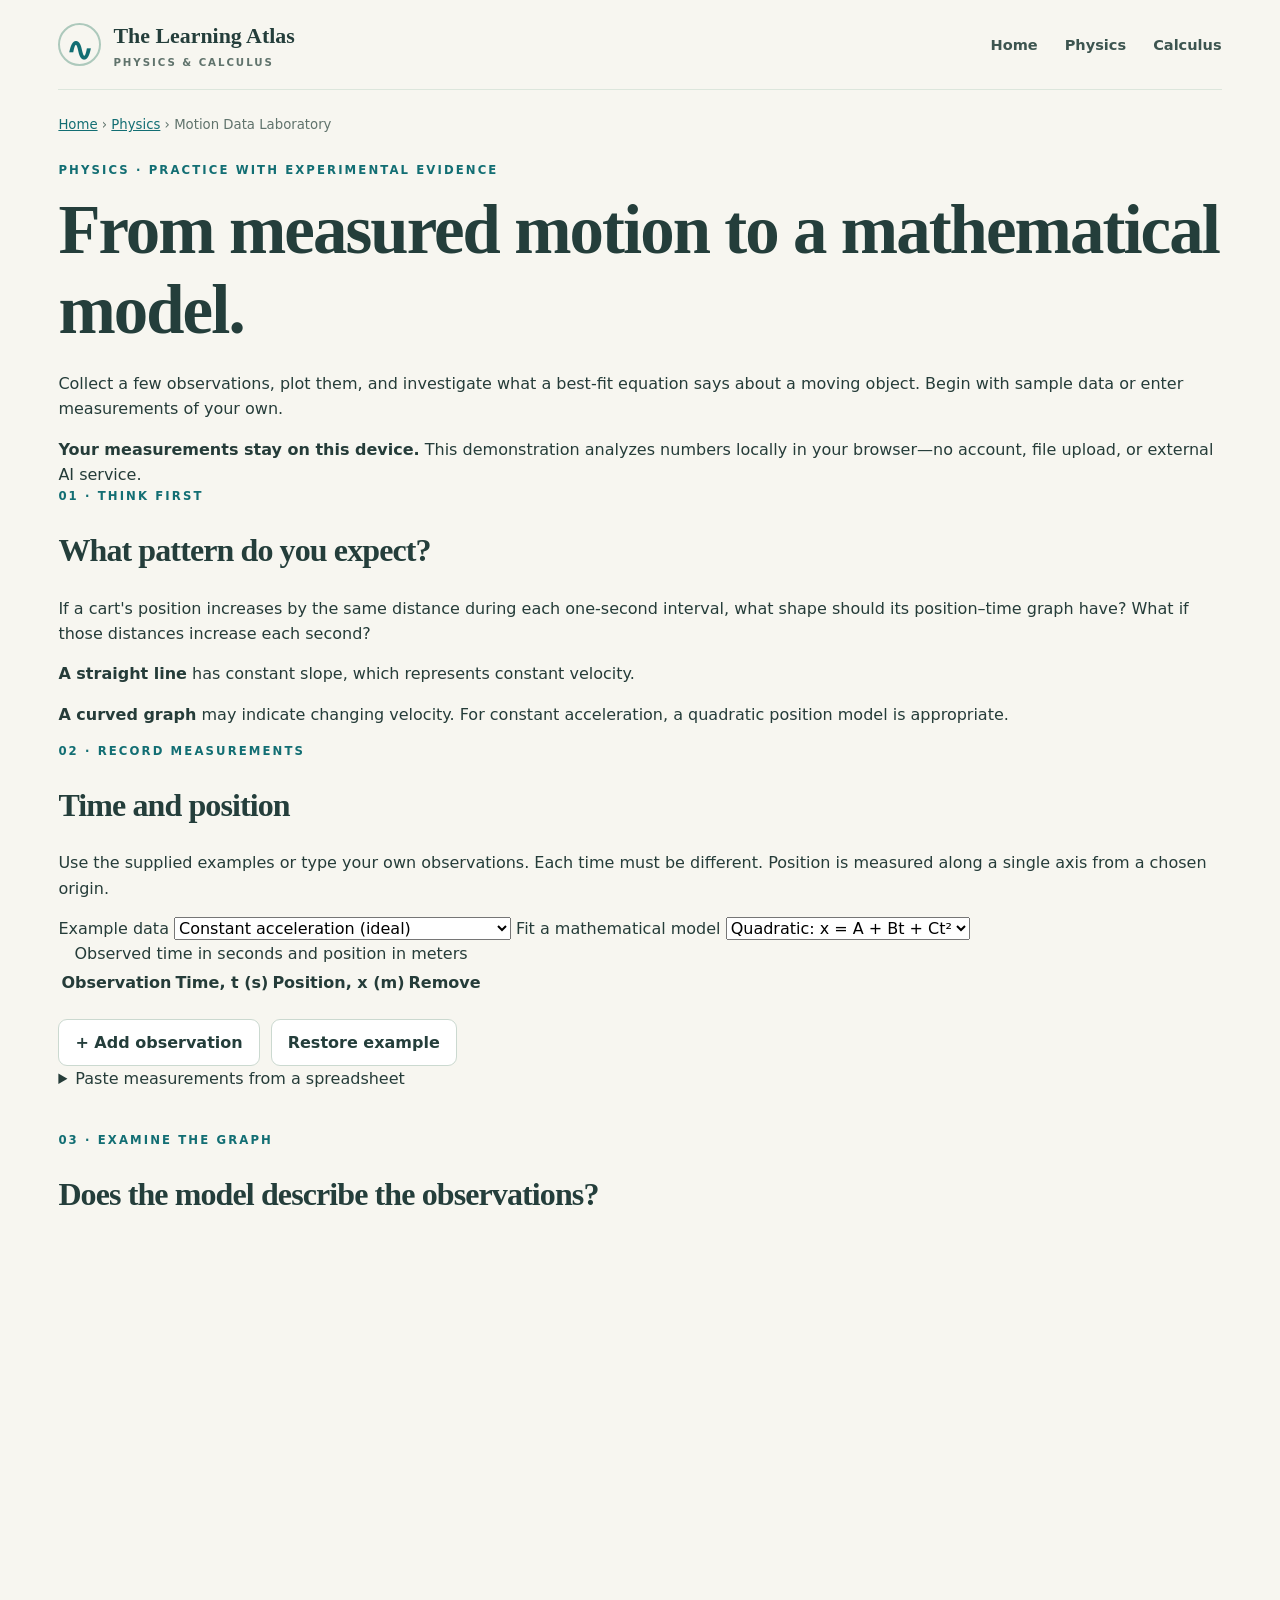
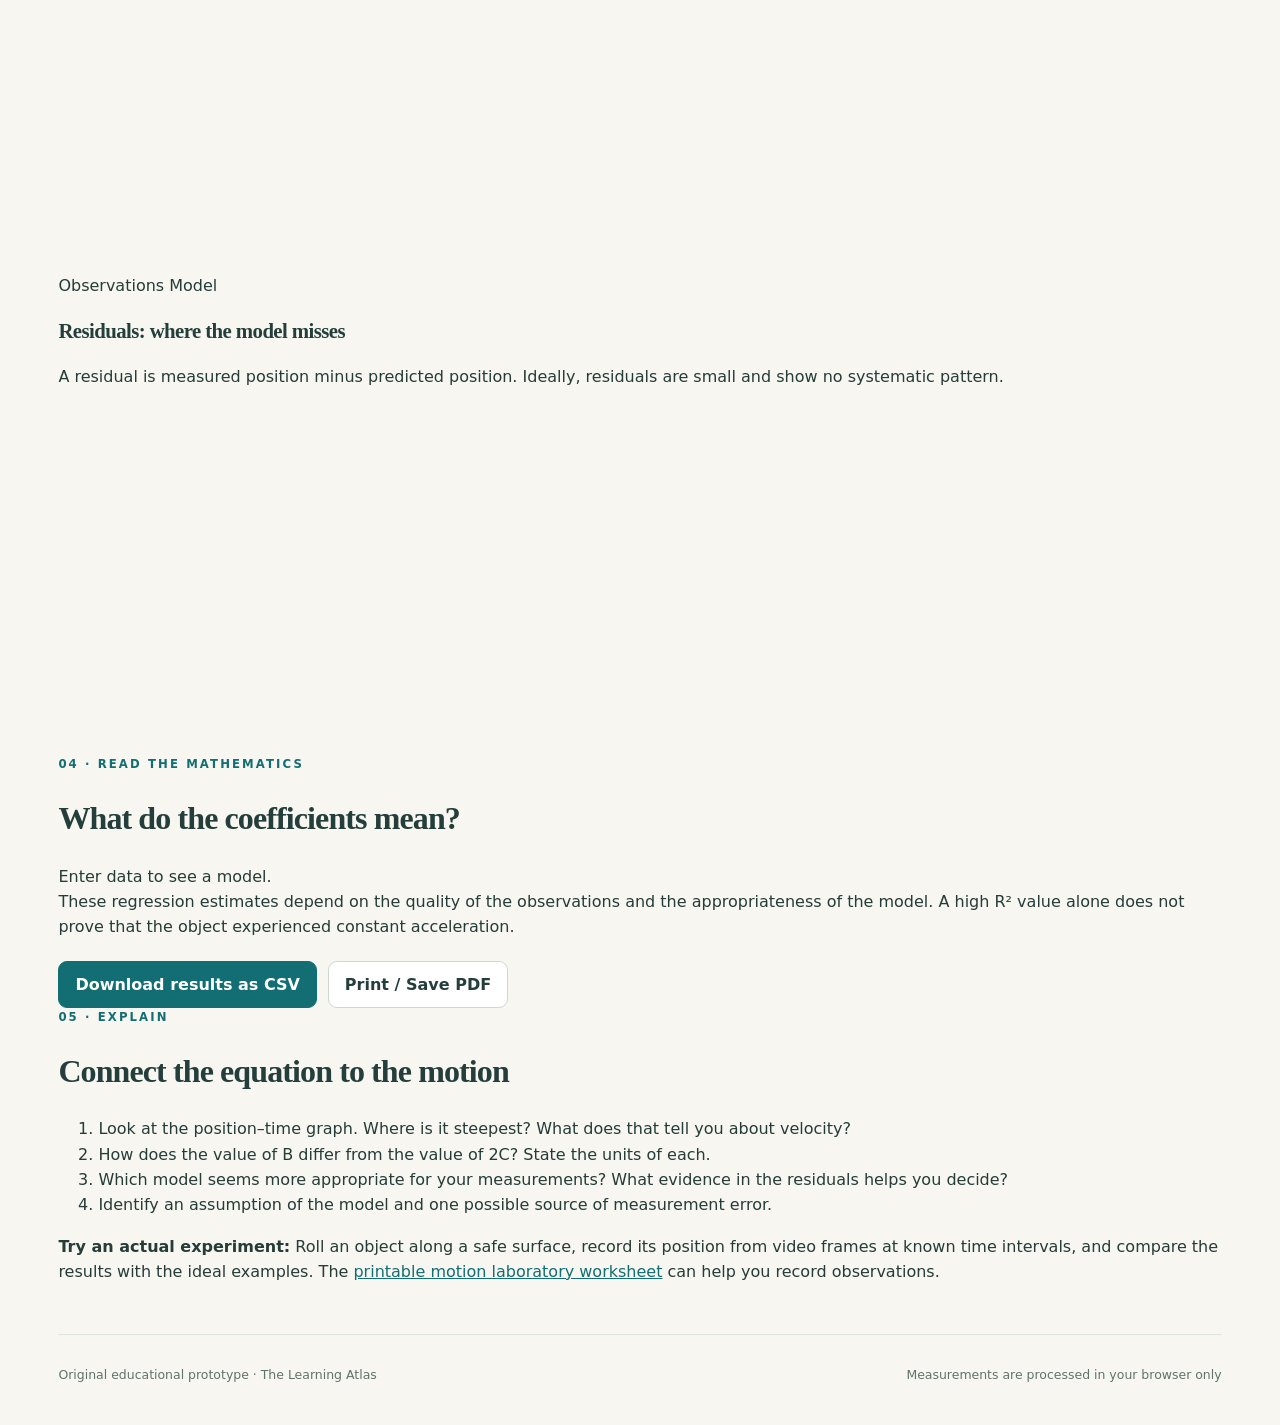
==== lab/motion.html @ f06d3833 "Create mobile-friendly motion data laboratory with experimental inquiry and model interpretation" ====
<!doctype html>
<html lang="en">
<head>
<meta charset="utf-8">
<meta name="viewport" content="width=device-width,initial-scale=1,viewport-fit=cover">
<meta name="theme-color" content="#f7f6f0">
<meta name="description" content="Enter motion data, graph position versus time, and explore linear and quadratic regression in an interactive student physics laboratory.">
<title>Motion Data Laboratory | The Learning Atlas</title>
<link rel="stylesheet" href="../styles.css">
<link rel="stylesheet" href="motion.css">
<script type="module" src="motion.js"></script>
</head>
<body>
<a class="skip" href="#lab-main">Skip to motion laboratory</a>
<div class="shell">
<header class="topbar">
<a class="logo" href="../#home"><span class="brand-mark">∿</span><span>The Learning Atlas<small>PHYSICS &amp; CALCULUS</small></span></a>
<nav class="nav lab-nav" aria-label="Main navigation">
<a href="../#home">Home</a><a href="../#physics">Physics</a><a href="../#calculus">Calculus</a>
</nav>
</header>
<main id="lab-main">
<div class="breadcrumb"><a href="../#home">Home</a> › <a href="../#physics">Physics</a> › Motion Data Laboratory</div>
<header class="lab-hero">
<div class="eyebrow">Physics · Practice with experimental evidence</div>
<h1>From measured motion to a mathematical model.</h1>
<p>Collect a few observations, plot them, and investigate what a best-fit equation says about a moving object. Begin with sample data or enter measurements of your own.</p>
<div class="privacy-note"><strong>Your measurements stay on this device.</strong> This demonstration analyzes numbers locally in your browser—no account, file upload, or external AI service.</div>
</header>
<section class="lab-step" aria-labelledby="lab-ask">
<div class="eyebrow">01 · Think first</div><h2 id="lab-ask">What pattern do you expect?</h2>
<p>If a cart's position increases by the same distance during each one-second interval, what shape should its position–time graph have? What if those distances increase each second?</p>
<div class="prompts"><p><strong>A straight line</strong> has constant slope, which represents constant velocity.</p><p><strong>A curved graph</strong> may indicate changing velocity. For constant acceleration, a quadratic position model is appropriate.</p></div>
</section>
<section class="lab-step" aria-labelledby="measure-heading">
<div class="eyebrow">02 · Record measurements</div><h2 id="measure-heading">Time and position</h2>
<p>Use the supplied examples or type your own observations. Each time must be different. Position is measured along a single axis from a chosen origin.</p>
<div class="lab-controls">
<label for="dataset">Example data
<select id="dataset"><option value="accelerated">Constant acceleration (ideal)</option><option value="constant">Constant velocity (ideal)</option><option value="noisy">Measured-style example (approximate)</option><option value="custom">My measurements</option></select>
</label>
<label for="model">Fit a mathematical model
<select id="model"><option value="1">Linear: x = A + Bt</option><option value="2" selected>Quadratic: x = A + Bt + Ct²</option></select>
</label>
</div>
<div class="table-scroll"><table class="measurements"><caption>Observed time in seconds and position in meters</caption><thead><tr><th scope="col">Observation</th><th scope="col">Time, t (s)</th><th scope="col">Position, x (m)</th><th scope="col">Remove</th></tr></thead><tbody id="data-rows"></tbody></table></div>
<div class="actions"><button type="button" id="add-row">+ Add observation</button><button type="button" id="reset">Restore example</button></div>
<div class="paste-data">
<details>
<summary>Paste measurements from a spreadsheet</summary>
<p>Paste two numerical columns, time then position, with one observation per line. Separate values using a comma, tab, or spaces. A header row is optional.</p>
<label for="paste">Time and position pairs</label><textarea id="paste" rows="4" placeholder="time,position&#10;0,1&#10;1,3.4&#10;2,6.2"></textarea>
<button type="button" id="use-paste">Use pasted measurements</button>
</details>
</div>
<p class="feedback" id="fit-status" role="status" aria-live="polite"></p>
</section>
<section class="lab-step" aria-labelledby="graph-heading">
<div class="eyebrow">03 · Examine the graph</div><h2 id="graph-heading">Does the model describe the observations?</h2>
<div class="graph-card">
<svg id="position-chart" role="img" aria-label="Position versus time: measured points and the best-fit model" viewBox="0 0 660 355"></svg>
<div class="legend"><span><i class="legend-dot"></i> Observations</span><span><i class="legend-line"></i> Model</span></div>
</div>
<h3>Residuals: where the model misses</h3>
<p class="subtext">A residual is measured position minus predicted position. Ideally, residuals are small and show no systematic pattern.</p>
<div class="graph-card"><svg id="residual-chart" role="img" aria-label="Residual position errors versus time" viewBox="0 0 660 195"></svg></div>
</section>
<section class="lab-step" aria-labelledby="meaning-heading">
<div class="eyebrow">04 · Read the mathematics</div><h2 id="meaning-heading">What do the coefficients mean?</h2>
<div class="model-equation" id="equation">Enter data to see a model.</div>
<div id="metrics" class="metric-grid" aria-live="polite"></div>
<div id="interpretation" class="interpretation"></div>
<p class="subtext">These regression estimates depend on the quality of the observations and the appropriateness of the model. A high R² value alone does not prove that the object experienced constant acceleration.</p>
<div class="actions">
<button type="button" id="download-csv" class="primary" disabled>Download results as CSV</button>
<button type="button" id="print-report" disabled>Print / Save PDF</button>
</div>
</section>
<section class="lab-step reflection" aria-labelledby="reflect-heading">
<div class="eyebrow">05 · Explain</div><h2 id="reflect-heading">Connect the equation to the motion</h2>
<ol>
<li>Look at the position–time graph. Where is it steepest? What does that tell you about velocity?</li>
<li>How does the value of B differ from the value of 2C? State the units of each.</li>
<li>Which model seems more appropriate for your measurements? What evidence in the residuals helps you decide?</li>
<li>Identify an assumption of the model and one possible source of measurement error.</li>
</ol>
<p><strong>Try an actual experiment:</strong> Roll an object along a safe surface, record its position from video frames at known time intervals, and compare the results with the ideal examples. The <a href="../materials/motion-data-lab.html" target="_blank" rel="noopener">printable motion laboratory worksheet</a> can help you record observations.</p>
</section>
</main>
<footer class="footer"><span>Original educational prototype · The Learning Atlas</span><span>Measurements are processed in your browser only</span></footer>
</div>
</body>
</html>
---- styles.css ----
:root{font-family:Inter,ui-sans-serif,system-ui,-apple-system,"Segoe UI",sans-serif;color:#253c39;background:#f7f6f0;font-size:16px;line-height:1.58;--ink:#243e3b;--muted:#60736c;--teal:#126e73;--terracotta:#b46e33;--paper:#fffefa;--line:#dce6dc;--green:#e6f0e8}*{box-sizing:border-box}html{scroll-behavior:smooth}body{margin:0}button,input,select{font:inherit}button{cursor:pointer}a{color:var(--teal)}.skip{position:absolute;left:-9999px;z-index:30}.skip:focus{left:12px;top:10px;background:white;padding:8px}.shell{max-width:1240px;margin:auto;padding:0 clamp(15px,3vw,42px)}.topbar{height:90px;display:flex;align-items:center;justify-content:space-between;border-bottom:1px solid var(--line);gap:18px}.logo{text-decoration:none;color:var(--ink);display:flex;gap:12px;align-items:center;font-family:Georgia,serif;font-size:1.37rem;font-weight:700;white-space:nowrap}.logo small{display:block;color:var(--muted);font:600 .64rem/1.6 system-ui;letter-spacing:.19em}.brand-mark{display:grid;place-items:center;border:2px solid #adc9bc;width:43px;height:43px;border-radius:50%;font-size:2rem;color:var(--teal)}.nav{display:flex;align-items:center;gap:27px}.nav a{text-decoration:none;color:#3d5550;font-weight:620;font-size:.91rem}.nav a:hover,.nav a[aria-current="page"]{color:var(--teal)}.menu-btn{display:none;border:1px solid var(--line);border-radius:9px;background:#fff;padding:7px 12px}.eyebrow{font-size:.73rem;letter-spacing:.18em;color:var(--teal);font-weight:800;text-transform:uppercase}h1,h2,h3{font-family:Georgia,Cambria,serif;letter-spacing:-.028em;line-height:1.16;color:var(--ink)}h1{font-size:clamp(2.3rem,5.5vw,4.3rem);margin:12px 0 20px}h2{font-size:clamp(1.5rem,2.5vw,2rem)}h3{font-size:1.3rem}p{margin:0 0 15px}button,a{transition:background-color .15s,transform .15s}.btn,button{border-radius:9px;border:1px solid #cbd9d0;padding:10px 16px;background:white;color:var(--ink);font-weight:650}.btn{text-decoration:none;display:inline-flex;align-items:center;justify-content:center;gap:7px}.primary{background:var(--teal);color:white;border-color:var(--teal)}.primary:hover{background:#09545a}.hero{display:grid;grid-template-columns:1.12fr 1fr;gap:45px;align-items:center;padding:64px 0 44px}.hero p{max-width:570px;font-size:1.11rem;color:var(--muted)}.hero-art{background:#edf3ee;border-radius:24px;overflow:hidden;box-shadow:0 20px 60px #243e3b11}.hero-art svg{display:block;width:100%}.actions{display:flex;gap:11px;flex-wrap:wrap;margin-top:21px}.note{font-size:.79rem;color:var(--muted);margin-top:18px}.section{padding:24px 0 36px}.section-heading{display:flex;align-items:end;justify-content:space-between;gap:14px}.subjects,.cards{display:grid;grid-template-columns:repeat(2,minmax(0,1fr));gap:18px}.subject,.card,.lesson-block,.about{border:1px solid var(--line);border-radius:16px;background:var(--paper);padding:26px;text-decoration:none;color:inherit}.subject:hover,.card:hover{border-color:#9bb7ab;transform:translateY(-2px)}.subject{display:flex;gap:20px;align-items:start}.subject .symbol{font-size:2rem;border-radius:12px;display:grid;place-items:center;width:58px;height:58px;background:var(--green);color:var(--teal);flex:0 0 auto}.subject p,.card p{color:var(--muted);font-size:.91rem}.card h3{margin:14px 0 10px}.pill{display:inline-block;border:1px solid #afd1c8;border-radius:30px;padding:3px 10px;background:#e7f5f0;font-size:.72rem;letter-spacing:.04em;color:#235e59;font-weight:700}.pill.calculus{background:#f8eee0;color:#875523;border-color:#e4caa9}.meta{display:flex;align-items:center;justify-content:space-between;gap:12px;color:var(--muted);font-size:.8rem}.open{font-size:.85rem;color:var(--teal);font-weight:700}.catalog-hero{padding:50px 0 10px;max-width:800px}.catalog-hero p{font-size:1.06rem;color:var(--muted)}.search{display:flex;align-items:center;border:1px solid var(--line);border-radius:12px;padding:11px 15px;background:#fff;margin:15px 0 24px;gap:10px}.search input{width:100%;outline:none;border:0;background:transparent;color:var(--ink)}.breadcrumb{font-size:.83rem;color:var(--muted);margin:25px 0}.lesson-title{max-width:900px;padding:6px 0 20px}.lesson-title h1{font-size:clamp(2.1rem,4.6vw,3.65rem)}.lesson-title p{font-size:1.12rem;color:var(--muted)}.lesson-layout{display:grid;grid-template-columns:215px minmax(0,1fr);gap:27px}.sidebar{align-self:start;position:sticky;top:16px;padding:13px 7px}.sidebar h3{font:700 .77rem system-ui;letter-spacing:.13em;text-transform:uppercase}.sidebar a{display:block;text-decoration:none;color:var(--muted);font-size:.87rem;padding:8px 10px;border-left:2px solid var(--line)}.sidebar a:hover{border-color:var(--teal);color:var(--teal)}.lesson{display:grid;gap:20px}.lesson-block{padding:clamp(20px,3vw,35px);scroll-margin-top:20px}.lesson-block h2{margin:9px 0 15px}.essential{background:#ebf3ef;border-left:4px solid var(--teal);padding:18px;border-radius:5px;font-size:1.06rem}.interactive{border:1px solid var(--line);border-radius:13px;background:#f6faf7;padding:clamp(12px,2vw,24px)}.interactive svg{width:100%;height:auto;max-height:350px;display:block;overflow:visible}.diagram-head{display:flex;justify-content:space-between;align-items:center;gap:14px}.controls{display:flex;gap:10px;flex-wrap:wrap;align-items:center}.controls label{font-size:.9rem;display:grid;gap:6px;flex:1;min-width:170px}.controls input[type="range"]{width:100%;accent-color:var(--teal)}.controls select{padding:8px;border:1px solid var(--line);border-radius:8px;background:white}.readout{display:flex;flex-wrap:wrap;gap:15px;margin:13px 0}.metric{background:white;padding:10px 14px;border:1px solid var(--line);border-radius:9px;flex:1;min-width:115px}.metric small{display:block;color:var(--muted)}.metric strong{font-size:1.28rem}.example{background:#f8f5ed;border:1px solid #e8ddc9;border-radius:12px;padding:19px}.step{min-height:65px;font-size:1.07rem;margin-top:13px}.step-counter{font-size:.8rem;color:var(--muted)}.practice{padding:18px;background:#f8fbf9;border-radius:12px}.practice label{display:block;font-size:.87rem;margin-top:12px}.answer-row{display:flex;gap:9px;margin:7px 0;flex-wrap:wrap}.answer-row input{min-width:145px;flex:1;border:1px solid #b6cbc1;border-radius:8px;padding:10px}.feedback{min-height:1.7em;font-size:.92rem}.feedback.good{color:#137748}.feedback.try{color:#9b5621}.hint{font-size:.92rem;margin-top:7px;background:white;border-left:3px solid #dfb46f;padding:10px}.about{max-width:800px;margin:45px auto;line-height:1.8}.footer{border-top:1px solid var(--line);display:flex;gap:15px;justify-content:space-between;flex-wrap:wrap;font-size:.78rem;color:var(--muted);padding:30px 0 40px;margin-top:50px}a:focus-visible,button:focus-visible,input:focus-visible,select:focus-visible{outline:3px solid #e9ad50;outline-offset:3px}@media(max-width:760px){.topbar{height:77px}.menu-btn{display:block}.nav{display:none;position:absolute;z-index:10;left:15px;right:15px;top:76px;background:white;padding:18px;border:1px solid var(--line);border-radius:12px;box-shadow:0 10px 25px #243e3b22;flex-direction:column;align-items:start;gap:12px}.nav.open{display:flex}.hero{grid-template-columns:1fr;padding-top:30px;gap:22px}.hero-art{max-width:550px}.subjects,.cards{grid-template-columns:1fr}.subject,.card{padding:19px}.lesson-layout{grid-template-columns:1fr}.sidebar{position:static;display:flex;flex-wrap:wrap;gap:6px;padding:0}.sidebar h3{flex-basis:100%;margin:0}.sidebar a{border:1px solid var(--line);border-radius:8px;padding:5px 9px}.lesson-title{padding-bottom:2px}.lesson-block{padding:18px}.footer{margin-top:25px}}@media(prefers-reduced-motion:reduce){*,*::before,*::after{scroll-behavior:auto!important;transition:none!important}}
/* Ordered learning path: responsive, touch-friendly, and readable without an account. */
.path-banner{background:#eaf3ee;border:1px solid #d0e5da;border-radius:15px;padding:19px 21px;display:flex;align-items:center;justify-content:space-between;gap:18px;flex-wrap:wrap;margin:10px 0 23px}
.path-banner strong,.path-banner span{display:block}
.path-banner span{color:var(--muted);font-size:.88rem;margin-top:2px}
.finish-lesson{border:1px solid #d0e5da;background:#edf5ef;border-radius:14px;padding:20px;display:flex;align-items:center;justify-content:space-between;gap:15px;flex-wrap:wrap}
.finish-lesson .note{margin:3px 0 0}
.finish-lesson button{min-height:44px}
.card{display:flex;flex-direction:column}
.card .meta:last-child{margin-top:auto;padding-top:12px;border-top:1px solid var(--line)}
.controls input[type=range]{min-height:30px;touch-action:pan-y}
@media(max-width:760px){.path-banner{padding:16px;align-items:stretch}.path-banner .btn{width:100%}.finish-lesson button{width:100%}.lesson-block .actions button{min-height:43px}}
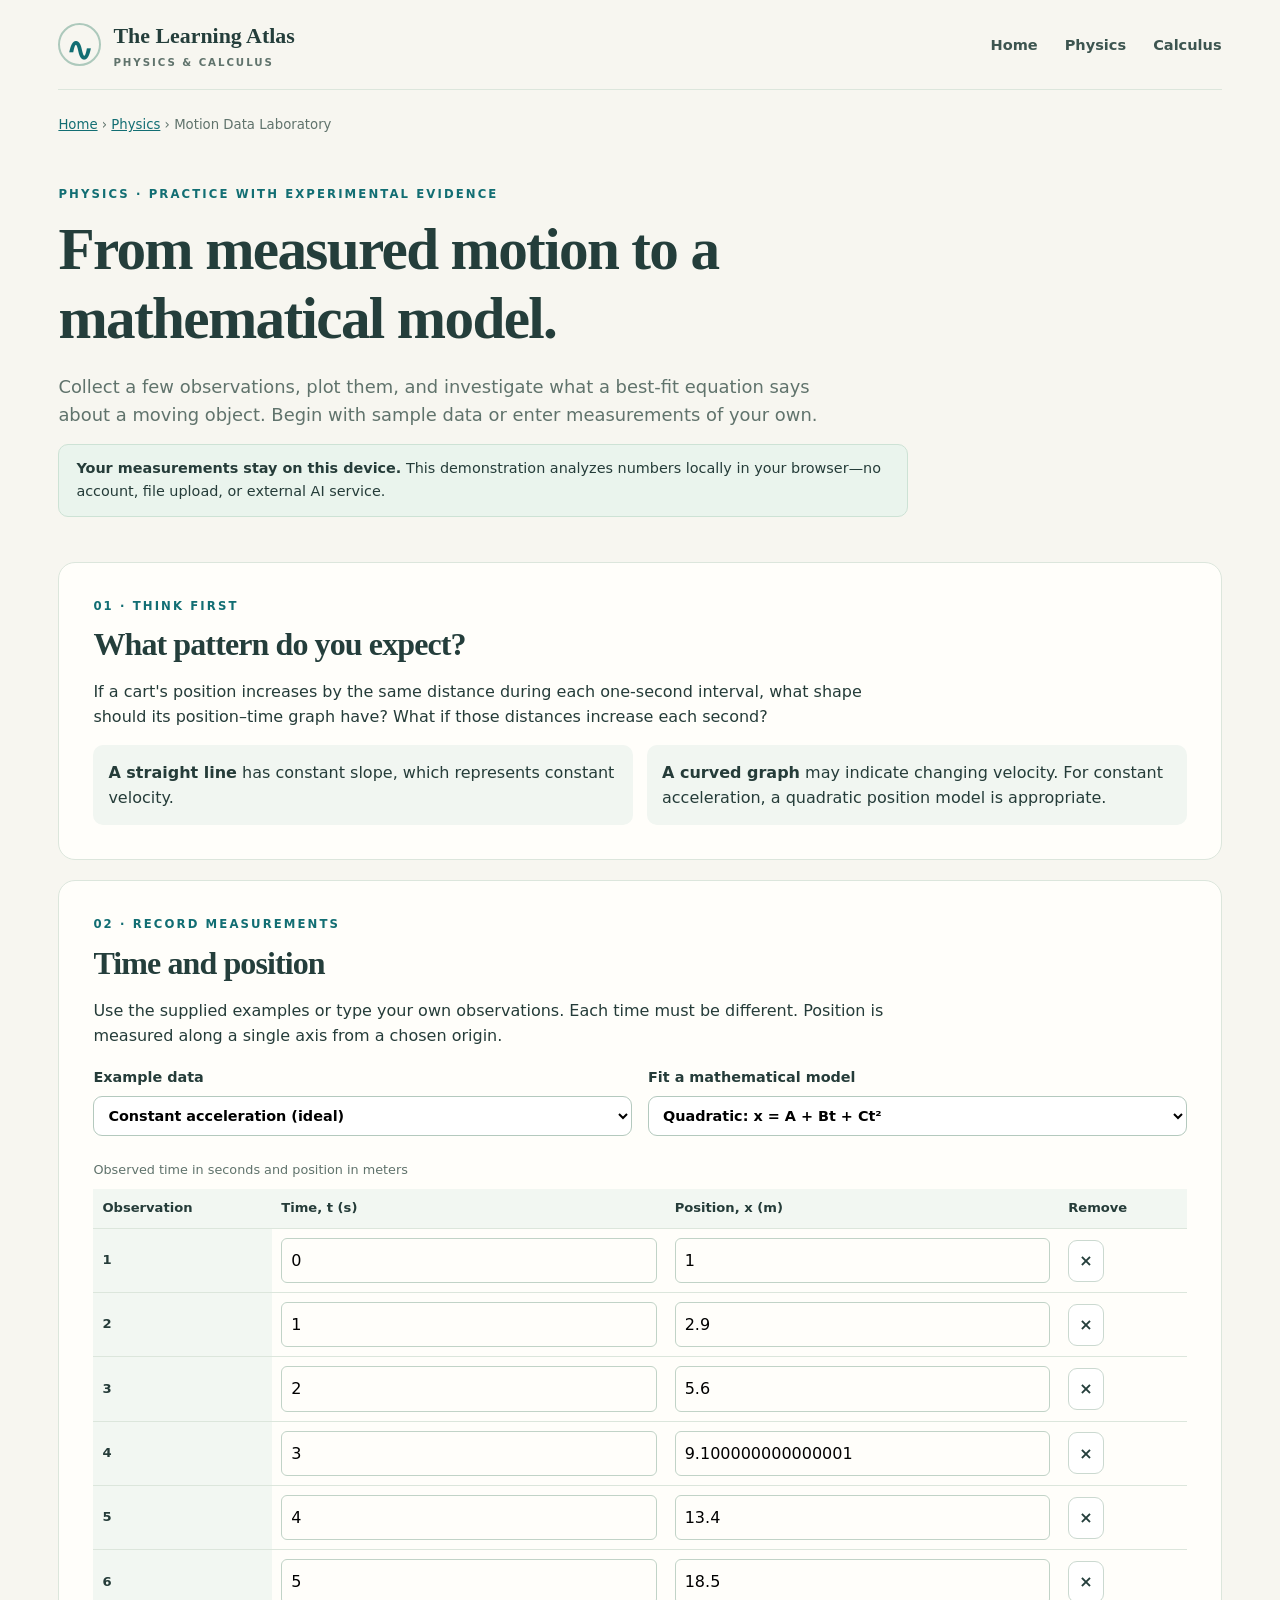
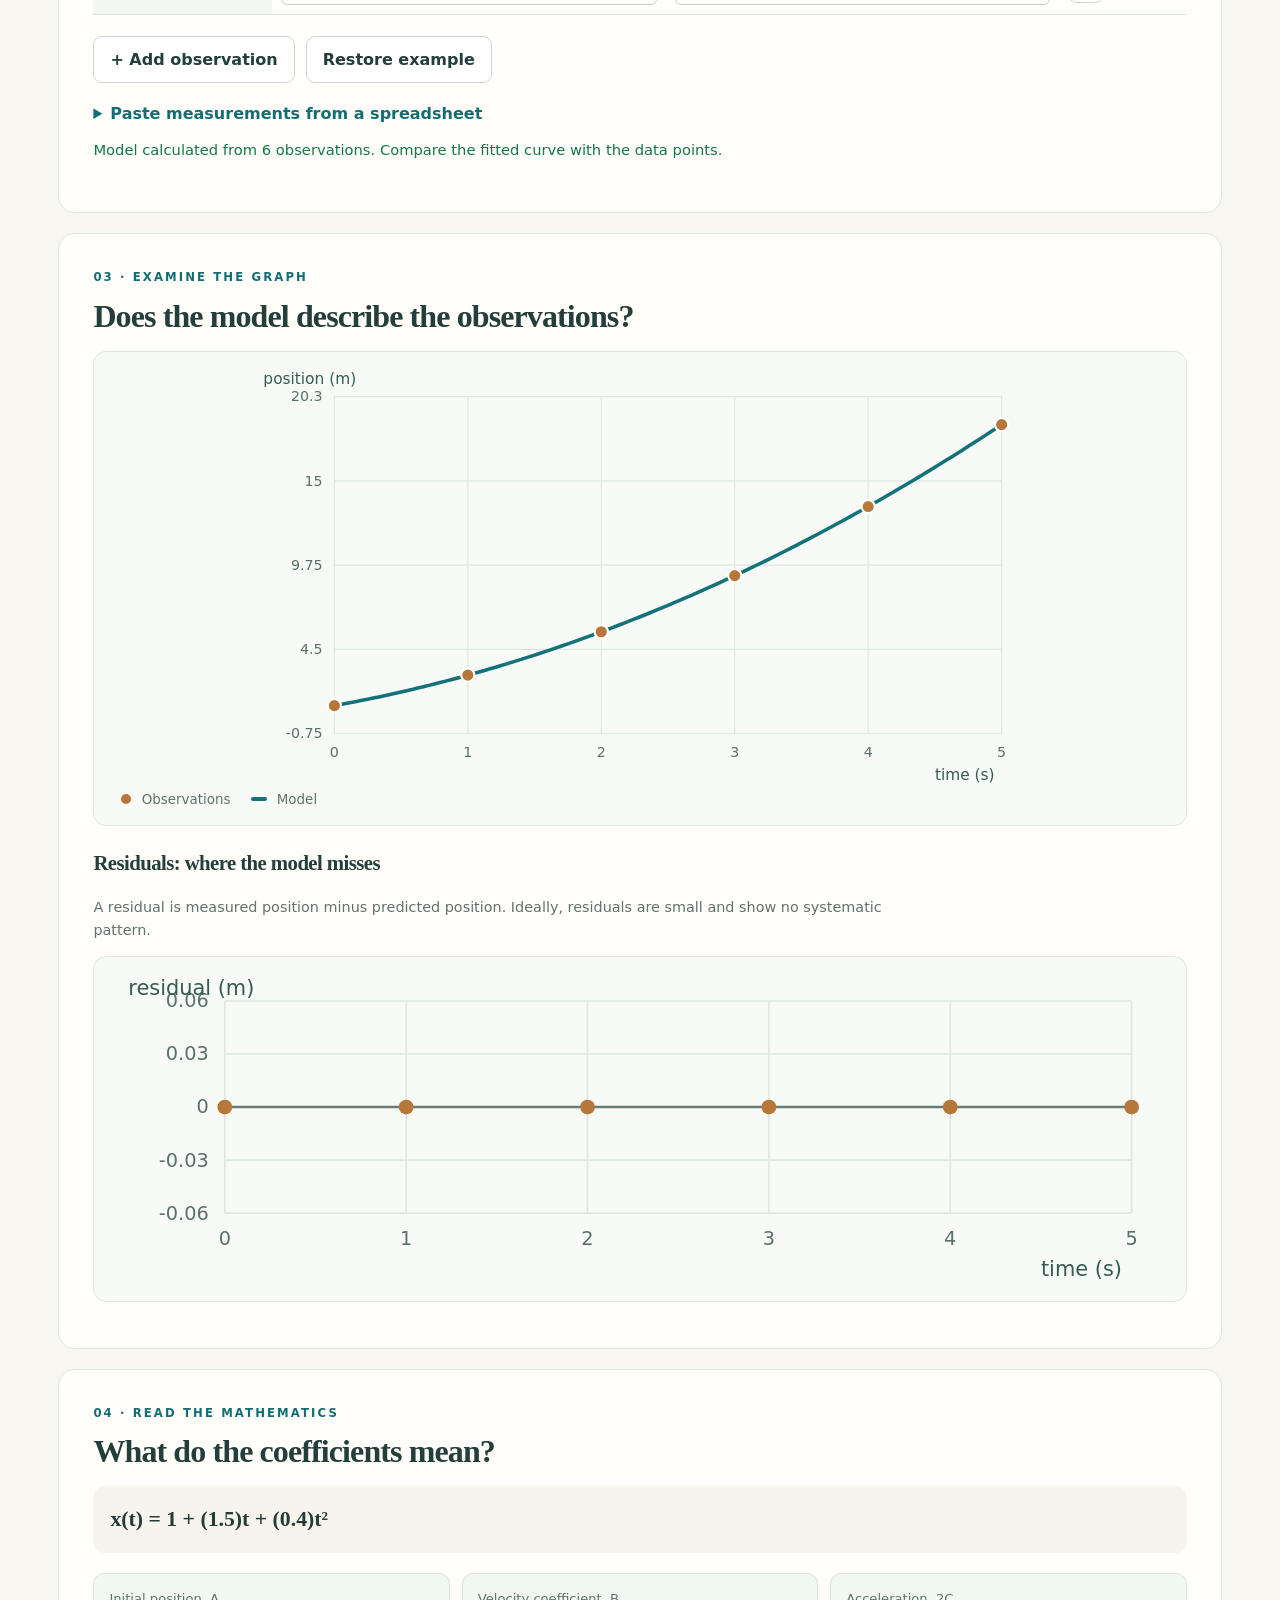
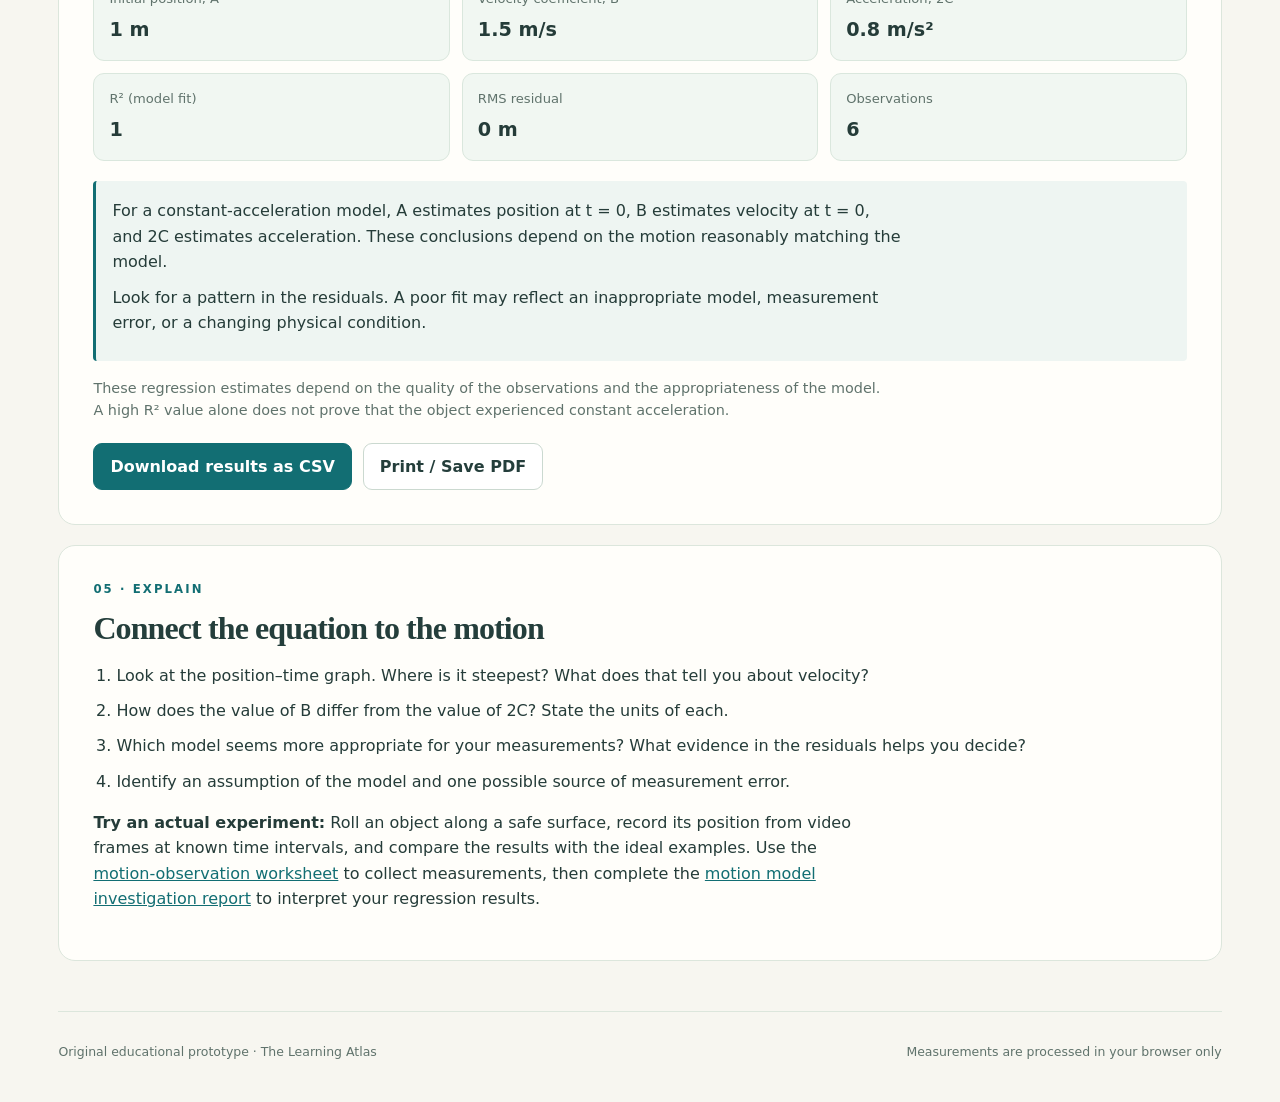
==== commit 1b602b37: "Connect lab, printables and misconception checks to project validation" ====
--- a/lab/motion.html
+++ b/lab/motion.html
@@ -84,7 +84,7 @@
 <li>Which model seems more appropriate for your measurements? What evidence in the residuals helps you decide?</li>
 <li>Identify an assumption of the model and one possible source of measurement error.</li>
 </ol>
-<p><strong>Try an actual experiment:</strong> Roll an object along a safe surface, record its position from video frames at known time intervals, and compare the results with the ideal examples. The <a href="../materials/motion-data-lab.html" target="_blank" rel="noopener">printable motion laboratory worksheet</a> can help you record observations.</p>
+<p><strong>Try an actual experiment:</strong> Roll an object along a safe surface, record its position from video frames at known time intervals, and compare the results with the ideal examples. Use the <a href="../materials/motion-data-lab.html" target="_blank" rel="noopener">motion-observation worksheet</a> to collect measurements, then complete the <a href="../materials/motion-model-investigation.html" target="_blank" rel="noopener">motion model investigation report</a> to interpret your regression results.</p>
 </section>
 </main>
 <footer class="footer"><span>Original educational prototype · The Learning Atlas</span><span>Measurements are processed in your browser only</span></footer>
--- a/styles.css
+++ b/styles.css
@@ -10,3 +10,17 @@
 .card .meta:last-child{margin-top:auto;padding-top:12px;border-top:1px solid var(--line)}
 .controls input[type=range]{min-height:30px;touch-action:pan-y}
 @media(max-width:760px){.path-banner{padding:16px;align-items:stretch}.path-banner .btn{width:100%}.finish-lesson button{width:100%}.lesson-block .actions button{min-height:43px}}
+
+/* Concept checks and experimental laboratory discovery */
+.choice-group{border:0;padding:0;margin:13px 0 16px;min-width:0}
+.choice-group legend{font-size:.91rem;color:var(--muted);font-weight:650;padding-bottom:6px}
+.concept-choice{display:flex;align-items:flex-start;gap:12px;border:1px solid var(--line);border-radius:11px;background:#fbfdfb;padding:12px 14px;margin:8px 0;cursor:pointer;font-size:.94rem}
+.concept-choice:has(input:checked){border-color:var(--teal);background:#eef5f1}
+.concept-choice input{accent-color:var(--teal);width:18px;height:18px;margin-top:2px;flex:none}
+.concept-feedback{min-height:25px;margin:12px 0 0;font-size:.93rem}
+.concept-feedback.good{color:#176c4d;border-left:3px solid #43a578;padding:8px 12px;background:#eff7f1}
+.concept-feedback.try{color:#874926;border-left:3px solid #bb854a;padding:8px 12px;background:#fdf6ed}
+.lab-feature{margin:27px 0 0;border:1px solid #cee0d4;background:#edf5f0;border-radius:16px;padding:24px;display:flex;align-items:center;justify-content:space-between;gap:21px}
+.lab-feature h2{font-size:1.65rem;margin:6px 0 8px}.lab-feature p{margin:0;color:var(--muted);max-width:620px}
+.lab-feature .btn{white-space:nowrap}
+@media(max-width:760px){.lab-feature{padding:17px;flex-direction:column;align-items:stretch}.lab-feature .btn{width:100%}}
--- a/lab/motion.css
+++ b/lab/motion.css
@@ -0,0 +1 @@
+.lab-nav{display:flex}.lab-hero{max-width:850px;padding:24px 0 25px}.lab-hero h1{font-size:clamp(2.15rem,5vw,3.7rem)}.lab-hero>p{font-size:1.12rem;color:var(--muted);max-width:780px}.privacy-note{background:#eaf4ed;border:1px solid #cde2d5;border-radius:10px;padding:12px 17px;font-size:.9rem;line-height:1.6}.lab-step{background:var(--paper);border:1px solid var(--line);border-radius:17px;margin:20px 0;padding:clamp(19px,4vw,34px);scroll-margin-top:20px}.lab-step h2{margin:11px 0 16px}.lab-step h3{margin-top:25px}.lab-step p{max-width:790px}.prompts{display:grid;grid-template-columns:1fr 1fr;gap:14px}.prompts p{background:#f1f6f1;padding:15px;border-radius:10px;margin:0}.lab-controls{display:grid;grid-template-columns:1fr 1fr;gap:16px;margin:18px 0}.lab-controls label{display:grid;gap:7px;font-size:.9rem;font-weight:700}.lab-controls select{border:1px solid #b4c9be;background:white;border-radius:9px;padding:10px;width:100%;min-width:0}.table-scroll{max-width:100%;overflow:auto}.measurements{border-collapse:collapse;width:100%;min-width:430px;font-variant-numeric:tabular-nums}.measurements caption{text-align:left;font-size:.8rem;color:var(--muted);margin:6px 0 9px}.measurements th,.measurements td{padding:9px;border-bottom:1px solid var(--line);text-align:left}.measurements th{background:#f2f7f2;font-size:.82rem}.measurements input{width:100%;min-width:80px;border:1px solid #c1d3c7;background:#fffefa;border-radius:6px;padding:9px}.measurements .row-delete{padding:6px 10px}.paste-data{margin-top:18px}.paste-data summary{cursor:pointer;font-weight:700;color:var(--teal)}.paste-data label{display:block;margin-top:12px;font-size:.85rem}.paste-data textarea{width:100%;min-height:120px;resize:vertical;padding:12px;border:1px solid #b6cabe;border-radius:8px;margin:7px 0 11px;font:14px/1.6 ui-monospace,Consolas,monospace}.graph-card{background:#f7faf7;border:1px solid #dce8df;border-radius:13px;padding:15px;margin:12px 0}.graph-card svg{display:block;width:100%;height:auto;max-height:420px}.graph-card .legend{display:flex;gap:20px;align-items:center;flex-wrap:wrap;padding:2px 12px 0;color:var(--muted);font-size:.84rem}.legend-dot{display:inline-block;width:10px;height:10px;border-radius:50%;background:#b77739;margin-right:6px}.legend-line{display:inline-block;width:16px;height:4px;border-radius:4px;background:#14727a;margin-bottom:3px;margin-right:6px}.metric-grid{display:grid;grid-template-columns:repeat(3,minmax(0,1fr));gap:12px;margin:20px 0}.metric-box{padding:15px;background:#f1f7f2;border:1px solid #dae7dd;border-radius:11px}.metric-box small{display:block;font-size:.82rem;color:var(--muted)}.metric-box strong{font-variant-numeric:tabular-nums;display:block;font-size:1.2rem;margin-top:5px}.model-equation{font:700 clamp(1rem,2.7vw,1.36rem)/1.6 Georgia,Cambria,serif;background:#f7f4ec;padding:16px 17px;border-radius:12px;overflow-wrap:anywhere}.interpretation{background:#eef5f2;border-left:3px solid var(--teal);padding:14px 16px;border-radius:4px;margin:12px 0 16px}.interpretation p{margin:3px 0 11px}.subtext{color:var(--muted);font-size:.9rem}.feedback{margin-top:12px}.feedback.try{color:#94532b}.reflection ol{padding-left:23px}.reflection li{margin:10px 0}.lab-step button{min-height:42px}@media(max-width:760px){.lab-nav{display:flex;position:static;background:transparent;padding:0;border:0;box-shadow:none;flex-direction:row;gap:12px;margin:0}.lab-nav a{font-size:.85rem}.lab-hero{padding-top:12px}.lab-controls,.prompts,.metric-grid{grid-template-columns:1fr}.graph-card{padding:7px}.lab-step{padding:17px}.measurements th,.measurements td{padding:6px}.lab-step .actions button{flex:1}.model-equation{font-size:1.05rem}}@media(max-width:440px){.lab-nav a:nth-child(3){display:none}.lab-nav a{font-size:.79rem}.lab-hero h1{font-size:2rem}.brand-mark{width:34px;height:34px}.logo{font-size:1rem}.logo small{font-size:.48rem;letter-spacing:.12em}}@media print{.topbar,.lab-step:first-of-type,.lab-controls,.table-scroll,.paste-data,.actions,.privacy-note,.footer,.reflection{display:none!important}.lab-hero{padding:0}.lab-hero h1{font-size:26px}.lab-step{break-inside:avoid;border:0;padding:10px 0;margin:4px 0}.graph-card{break-inside:avoid}.shell{max-width:none;padding:0}@page{margin:15mm}}
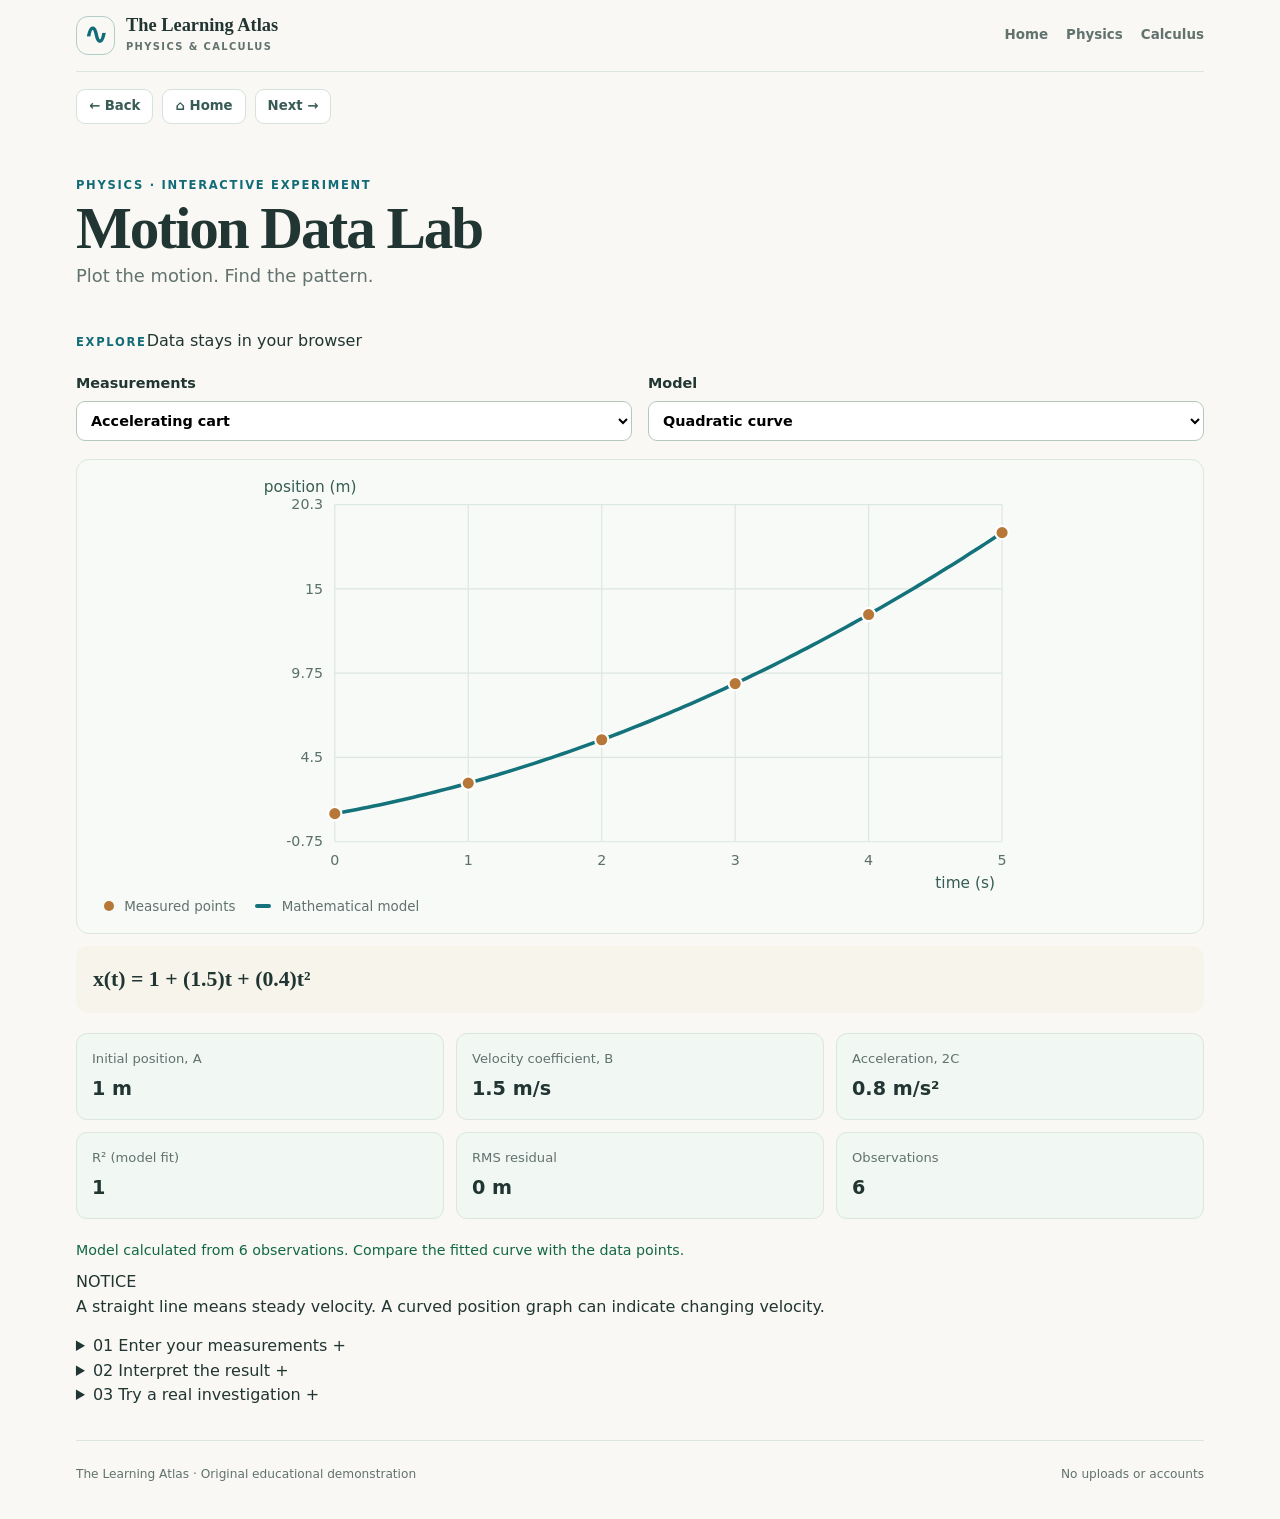
==== commit 48d83562: "Redesign Motion Lab around a single prominent graph and compact expandable controls" ====
--- a/lab/motion.html
+++ b/lab/motion.html
@@ -1,93 +1,73 @@
 <!doctype html>
 <html lang="en">
 <head>
-<meta charset="utf-8">
-<meta name="viewport" content="width=device-width,initial-scale=1,viewport-fit=cover">
-<meta name="theme-color" content="#f7f6f0">
-<meta name="description" content="Enter motion data, graph position versus time, and explore linear and quadratic regression in an interactive student physics laboratory.">
-<title>Motion Data Laboratory | The Learning Atlas</title>
-<link rel="stylesheet" href="../styles.css">
-<link rel="stylesheet" href="motion.css">
+<meta charset="utf-8"><meta name="viewport" content="width=device-width,initial-scale=1,viewport-fit=cover">
+<meta name="theme-color" content="#f9f8f4">
+<meta name="description" content="Explore measured motion through a clear graph and simple regression models.">
+<title>Motion Data Lab · The Learning Atlas</title>
+<link rel="stylesheet" href="../styles.css"><link rel="stylesheet" href="motion.css">
 <script type="module" src="motion.js"></script>
 </head>
 <body>
-<a class="skip" href="#lab-main">Skip to motion laboratory</a>
+<a class="skip" href="#lab-main">Skip to the laboratory</a>
 <div class="shell">
 <header class="topbar">
 <a class="logo" href="../#home"><span class="brand-mark">∿</span><span>The Learning Atlas<small>PHYSICS &amp; CALCULUS</small></span></a>
-<nav class="nav lab-nav" aria-label="Main navigation">
-<a href="../#home">Home</a><a href="../#physics">Physics</a><a href="../#calculus">Calculus</a>
-</nav>
+<nav class="nav lab-nav" aria-label="Main navigation"><a href="../#home">Home</a><a href="../#physics">Physics</a><a href="../#calculus">Calculus</a></nav>
 </header>
 <main id="lab-main">
-<div class="breadcrumb"><a href="../#home">Home</a> › <a href="../#physics">Physics</a> › Motion Data Laboratory</div>
-<header class="lab-hero">
-<div class="eyebrow">Physics · Practice with experimental evidence</div>
-<h1>From measured motion to a mathematical model.</h1>
-<p>Collect a few observations, plot them, and investigate what a best-fit equation says about a moving object. Begin with sample data or enter measurements of your own.</p>
-<div class="privacy-note"><strong>Your measurements stay on this device.</strong> This demonstration analyzes numbers locally in your browser—no account, file upload, or external AI service.</div>
-</header>
-<section class="lab-step" aria-labelledby="lab-ask">
-<div class="eyebrow">01 · Think first</div><h2 id="lab-ask">What pattern do you expect?</h2>
-<p>If a cart's position increases by the same distance during each one-second interval, what shape should its position–time graph have? What if those distances increase each second?</p>
-<div class="prompts"><p><strong>A straight line</strong> has constant slope, which represents constant velocity.</p><p><strong>A curved graph</strong> may indicate changing velocity. For constant acceleration, a quadratic position model is appropriate.</p></div>
+<nav class="route-nav" aria-label="Page navigation"><a href="../#physics">← Back</a><a href="../#home">⌂ Home</a><a href="../#lesson/motion-graphs">Next →</a></nav>
+<header class="lab-hero"><div class="eyebrow">Physics · Interactive experiment</div>
+<h1>Motion Data Lab</h1><p>Plot the motion. Find the pattern.</p></header>
+<section class="lab-stage" aria-label="Motion visualization and mathematical model">
+<div class="lab-stage-top"><span class="visual-label">EXPLORE</span><span class="privacy-mini">Data stays in your browser</span></div>
+<div class="lab-controls">
+<label for="dataset">Measurements
+<select id="dataset">
+<option value="accelerated">Accelerating cart</option><option value="constant">Steady-speed cart</option>
+<option value="noisy">Approximate measurements</option><option value="custom">My own data</option>
+</select></label>
+<label for="model">Model
+<select id="model"><option value="1">Straight line</option><option value="2" selected>Quadratic curve</option></select></label>
+</div>
+<div class="graph-card lab-main-graph">
+<svg id="position-chart" viewBox="0 0 660 355" role="img" aria-label="Observed position points and a fitted position-time curve"></svg>
+<div class="legend"><span><i class="legend-dot"></i> Measured points</span><span><i class="legend-line"></i> Mathematical model</span></div>
+</div>
+<div class="model-equation" id="equation">Calculating the model…</div>
+<div id="metrics" class="metric-grid" aria-live="polite"></div>
+<p class="feedback" id="fit-status" role="status" aria-live="polite"></p>
+<div class="lab-notice"><span>NOTICE</span><p>A straight line means steady velocity. A curved position graph can indicate changing velocity.</p></div>
 </section>
-<section class="lab-step" aria-labelledby="measure-heading">
-<div class="eyebrow">02 · Record measurements</div><h2 id="measure-heading">Time and position</h2>
-<p>Use the supplied examples or type your own observations. Each time must be different. Position is measured along a single axis from a chosen origin.</p>
-<div class="lab-controls">
-<label for="dataset">Example data
-<select id="dataset"><option value="accelerated">Constant acceleration (ideal)</option><option value="constant">Constant velocity (ideal)</option><option value="noisy">Measured-style example (approximate)</option><option value="custom">My measurements</option></select>
-</label>
-<label for="model">Fit a mathematical model
-<select id="model"><option value="1">Linear: x = A + Bt</option><option value="2" selected>Quadratic: x = A + Bt + Ct²</option></select>
-</label>
-</div>
-<div class="table-scroll"><table class="measurements"><caption>Observed time in seconds and position in meters</caption><thead><tr><th scope="col">Observation</th><th scope="col">Time, t (s)</th><th scope="col">Position, x (m)</th><th scope="col">Remove</th></tr></thead><tbody id="data-rows"></tbody></table></div>
-<div class="actions"><button type="button" id="add-row">+ Add observation</button><button type="button" id="reset">Restore example</button></div>
-<div class="paste-data">
-<details>
-<summary>Paste measurements from a spreadsheet</summary>
-<p>Paste two numerical columns, time then position, with one observation per line. Separate values using a comma, tab, or spaces. A header row is optional.</p>
-<label for="paste">Time and position pairs</label><textarea id="paste" rows="4" placeholder="time,position&#10;0,1&#10;1,3.4&#10;2,6.2"></textarea>
-<button type="button" id="use-paste">Use pasted measurements</button>
-</details>
-</div>
-<p class="feedback" id="fit-status" role="status" aria-live="polite"></p>
-</section>
-<section class="lab-step" aria-labelledby="graph-heading">
-<div class="eyebrow">03 · Examine the graph</div><h2 id="graph-heading">Does the model describe the observations?</h2>
-<div class="graph-card">
-<svg id="position-chart" role="img" aria-label="Position versus time: measured points and the best-fit model" viewBox="0 0 660 355"></svg>
-<div class="legend"><span><i class="legend-dot"></i> Observations</span><span><i class="legend-line"></i> Model</span></div>
-</div>
-<h3>Residuals: where the model misses</h3>
-<p class="subtext">A residual is measured position minus predicted position. Ideally, residuals are small and show no systematic pattern.</p>
-<div class="graph-card"><svg id="residual-chart" role="img" aria-label="Residual position errors versus time" viewBox="0 0 660 195"></svg></div>
-</section>
-<section class="lab-step" aria-labelledby="meaning-heading">
-<div class="eyebrow">04 · Read the mathematics</div><h2 id="meaning-heading">What do the coefficients mean?</h2>
-<div class="model-equation" id="equation">Enter data to see a model.</div>
-<div id="metrics" class="metric-grid" aria-live="polite"></div>
+<section class="lab-accordion" aria-label="Work with the data">
+<details id="measurements-panel">
+<summary><span>01</span> Enter your measurements <span class="summary-caret" aria-hidden="true">+</span></summary>
+<div class="lab-accordion-content">
+<p>Record time and position. Use different times for each observation.</p>
+<div class="table-scroll"><table class="measurements"><caption>Position measurements (seconds and meters)</caption><thead><tr><th scope="col">#</th><th scope="col">Time (s)</th><th scope="col">Position (m)</th><th scope="col">Remove</th></tr></thead><tbody id="data-rows"></tbody></table></div>
+<div class="actions"><button type="button" id="add-row">+ Add observation</button><button type="button" id="reset">Restore sample</button></div>
+<div class="paste-data"><details><summary>Paste two spreadsheet columns</summary>
+<label for="paste">One time, position pair per line</label>
+<textarea id="paste" rows="4" placeholder="time,position&#10;0,1&#10;1,3.4&#10;2,6.2"></textarea>
+<button type="button" id="use-paste">Use these measurements</button></details></div>
+</div></details>
+<details id="interpret-panel">
+<summary><span>02</span> Interpret the result <span class="summary-caret" aria-hidden="true">+</span></summary>
+<div class="lab-accordion-content">
+<p><strong>Residuals</strong> show measured position minus model prediction.</p>
+<div class="graph-card"><svg id="residual-chart" viewBox="0 0 660 195" role="img" aria-label="Residual errors plotted against observation times"></svg></div>
 <div id="interpretation" class="interpretation"></div>
-<p class="subtext">These regression estimates depend on the quality of the observations and the appropriateness of the model. A high R² value alone does not prove that the object experienced constant acceleration.</p>
-<div class="actions">
-<button type="button" id="download-csv" class="primary" disabled>Download results as CSV</button>
-<button type="button" id="print-report" disabled>Print / Save PDF</button>
-</div>
-</section>
-<section class="lab-step reflection" aria-labelledby="reflect-heading">
-<div class="eyebrow">05 · Explain</div><h2 id="reflect-heading">Connect the equation to the motion</h2>
-<ol>
-<li>Look at the position–time graph. Where is it steepest? What does that tell you about velocity?</li>
-<li>How does the value of B differ from the value of 2C? State the units of each.</li>
-<li>Which model seems more appropriate for your measurements? What evidence in the residuals helps you decide?</li>
-<li>Identify an assumption of the model and one possible source of measurement error.</li>
-</ol>
-<p><strong>Try an actual experiment:</strong> Roll an object along a safe surface, record its position from video frames at known time intervals, and compare the results with the ideal examples. Use the <a href="../materials/motion-data-lab.html" target="_blank" rel="noopener">motion-observation worksheet</a> to collect measurements, then complete the <a href="../materials/motion-model-investigation.html" target="_blank" rel="noopener">motion model investigation report</a> to interpret your regression results.</p>
+<p class="subtext">A small error or a high R² does not prove that the physical assumptions are correct.</p>
+<div class="actions"><button type="button" id="download-csv" class="primary" disabled>Download CSV</button><button type="button" id="print-report" disabled>Print results</button></div>
+</div></details>
+<details id="investigate-panel">
+<summary><span>03</span> Try a real investigation <span class="summary-caret" aria-hidden="true">+</span></summary>
+<div class="lab-accordion-content">
+<p>Roll a cart or ball on a safe surface. Measure its positions from video frames at known times.</p>
+<ol><li>Where is the position graph steepest?</li><li>What does the coefficient of t mean? What about twice the coefficient of t²?</li><li>Which fit has smaller, less patterned residuals?</li></ol>
+<p><a href="../materials/motion-model-investigation.html" target="_blank" rel="noopener">Open printable investigation sheet ↗</a></p>
+</div></details>
 </section>
 </main>
-<footer class="footer"><span>Original educational prototype · The Learning Atlas</span><span>Measurements are processed in your browser only</span></footer>
-</div>
-</body>
-</html>+<footer class="footer"><span>The Learning Atlas · Original educational demonstration</span><span>No uploads or accounts</span></footer>
+</div></body></html>
--- a/styles.css
+++ b/styles.css
@@ -1,26 +1,194 @@
-:root{font-family:Inter,ui-sans-serif,system-ui,-apple-system,"Segoe UI",sans-serif;color:#253c39;background:#f7f6f0;font-size:16px;line-height:1.58;--ink:#243e3b;--muted:#60736c;--teal:#126e73;--terracotta:#b46e33;--paper:#fffefa;--line:#dce6dc;--green:#e6f0e8}*{box-sizing:border-box}html{scroll-behavior:smooth}body{margin:0}button,input,select{font:inherit}button{cursor:pointer}a{color:var(--teal)}.skip{position:absolute;left:-9999px;z-index:30}.skip:focus{left:12px;top:10px;background:white;padding:8px}.shell{max-width:1240px;margin:auto;padding:0 clamp(15px,3vw,42px)}.topbar{height:90px;display:flex;align-items:center;justify-content:space-between;border-bottom:1px solid var(--line);gap:18px}.logo{text-decoration:none;color:var(--ink);display:flex;gap:12px;align-items:center;font-family:Georgia,serif;font-size:1.37rem;font-weight:700;white-space:nowrap}.logo small{display:block;color:var(--muted);font:600 .64rem/1.6 system-ui;letter-spacing:.19em}.brand-mark{display:grid;place-items:center;border:2px solid #adc9bc;width:43px;height:43px;border-radius:50%;font-size:2rem;color:var(--teal)}.nav{display:flex;align-items:center;gap:27px}.nav a{text-decoration:none;color:#3d5550;font-weight:620;font-size:.91rem}.nav a:hover,.nav a[aria-current="page"]{color:var(--teal)}.menu-btn{display:none;border:1px solid var(--line);border-radius:9px;background:#fff;padding:7px 12px}.eyebrow{font-size:.73rem;letter-spacing:.18em;color:var(--teal);font-weight:800;text-transform:uppercase}h1,h2,h3{font-family:Georgia,Cambria,serif;letter-spacing:-.028em;line-height:1.16;color:var(--ink)}h1{font-size:clamp(2.3rem,5.5vw,4.3rem);margin:12px 0 20px}h2{font-size:clamp(1.5rem,2.5vw,2rem)}h3{font-size:1.3rem}p{margin:0 0 15px}button,a{transition:background-color .15s,transform .15s}.btn,button{border-radius:9px;border:1px solid #cbd9d0;padding:10px 16px;background:white;color:var(--ink);font-weight:650}.btn{text-decoration:none;display:inline-flex;align-items:center;justify-content:center;gap:7px}.primary{background:var(--teal);color:white;border-color:var(--teal)}.primary:hover{background:#09545a}.hero{display:grid;grid-template-columns:1.12fr 1fr;gap:45px;align-items:center;padding:64px 0 44px}.hero p{max-width:570px;font-size:1.11rem;color:var(--muted)}.hero-art{background:#edf3ee;border-radius:24px;overflow:hidden;box-shadow:0 20px 60px #243e3b11}.hero-art svg{display:block;width:100%}.actions{display:flex;gap:11px;flex-wrap:wrap;margin-top:21px}.note{font-size:.79rem;color:var(--muted);margin-top:18px}.section{padding:24px 0 36px}.section-heading{display:flex;align-items:end;justify-content:space-between;gap:14px}.subjects,.cards{display:grid;grid-template-columns:repeat(2,minmax(0,1fr));gap:18px}.subject,.card,.lesson-block,.about{border:1px solid var(--line);border-radius:16px;background:var(--paper);padding:26px;text-decoration:none;color:inherit}.subject:hover,.card:hover{border-color:#9bb7ab;transform:translateY(-2px)}.subject{display:flex;gap:20px;align-items:start}.subject .symbol{font-size:2rem;border-radius:12px;display:grid;place-items:center;width:58px;height:58px;background:var(--green);color:var(--teal);flex:0 0 auto}.subject p,.card p{color:var(--muted);font-size:.91rem}.card h3{margin:14px 0 10px}.pill{display:inline-block;border:1px solid #afd1c8;border-radius:30px;padding:3px 10px;background:#e7f5f0;font-size:.72rem;letter-spacing:.04em;color:#235e59;font-weight:700}.pill.calculus{background:#f8eee0;color:#875523;border-color:#e4caa9}.meta{display:flex;align-items:center;justify-content:space-between;gap:12px;color:var(--muted);font-size:.8rem}.open{font-size:.85rem;color:var(--teal);font-weight:700}.catalog-hero{padding:50px 0 10px;max-width:800px}.catalog-hero p{font-size:1.06rem;color:var(--muted)}.search{display:flex;align-items:center;border:1px solid var(--line);border-radius:12px;padding:11px 15px;background:#fff;margin:15px 0 24px;gap:10px}.search input{width:100%;outline:none;border:0;background:transparent;color:var(--ink)}.breadcrumb{font-size:.83rem;color:var(--muted);margin:25px 0}.lesson-title{max-width:900px;padding:6px 0 20px}.lesson-title h1{font-size:clamp(2.1rem,4.6vw,3.65rem)}.lesson-title p{font-size:1.12rem;color:var(--muted)}.lesson-layout{display:grid;grid-template-columns:215px minmax(0,1fr);gap:27px}.sidebar{align-self:start;position:sticky;top:16px;padding:13px 7px}.sidebar h3{font:700 .77rem system-ui;letter-spacing:.13em;text-transform:uppercase}.sidebar a{display:block;text-decoration:none;color:var(--muted);font-size:.87rem;padding:8px 10px;border-left:2px solid var(--line)}.sidebar a:hover{border-color:var(--teal);color:var(--teal)}.lesson{display:grid;gap:20px}.lesson-block{padding:clamp(20px,3vw,35px);scroll-margin-top:20px}.lesson-block h2{margin:9px 0 15px}.essential{background:#ebf3ef;border-left:4px solid var(--teal);padding:18px;border-radius:5px;font-size:1.06rem}.interactive{border:1px solid var(--line);border-radius:13px;background:#f6faf7;padding:clamp(12px,2vw,24px)}.interactive svg{width:100%;height:auto;max-height:350px;display:block;overflow:visible}.diagram-head{display:flex;justify-content:space-between;align-items:center;gap:14px}.controls{display:flex;gap:10px;flex-wrap:wrap;align-items:center}.controls label{font-size:.9rem;display:grid;gap:6px;flex:1;min-width:170px}.controls input[type="range"]{width:100%;accent-color:var(--teal)}.controls select{padding:8px;border:1px solid var(--line);border-radius:8px;background:white}.readout{display:flex;flex-wrap:wrap;gap:15px;margin:13px 0}.metric{background:white;padding:10px 14px;border:1px solid var(--line);border-radius:9px;flex:1;min-width:115px}.metric small{display:block;color:var(--muted)}.metric strong{font-size:1.28rem}.example{background:#f8f5ed;border:1px solid #e8ddc9;border-radius:12px;padding:19px}.step{min-height:65px;font-size:1.07rem;margin-top:13px}.step-counter{font-size:.8rem;color:var(--muted)}.practice{padding:18px;background:#f8fbf9;border-radius:12px}.practice label{display:block;font-size:.87rem;margin-top:12px}.answer-row{display:flex;gap:9px;margin:7px 0;flex-wrap:wrap}.answer-row input{min-width:145px;flex:1;border:1px solid #b6cbc1;border-radius:8px;padding:10px}.feedback{min-height:1.7em;font-size:.92rem}.feedback.good{color:#137748}.feedback.try{color:#9b5621}.hint{font-size:.92rem;margin-top:7px;background:white;border-left:3px solid #dfb46f;padding:10px}.about{max-width:800px;margin:45px auto;line-height:1.8}.footer{border-top:1px solid var(--line);display:flex;gap:15px;justify-content:space-between;flex-wrap:wrap;font-size:.78rem;color:var(--muted);padding:30px 0 40px;margin-top:50px}a:focus-visible,button:focus-visible,input:focus-visible,select:focus-visible{outline:3px solid #e9ad50;outline-offset:3px}@media(max-width:760px){.topbar{height:77px}.menu-btn{display:block}.nav{display:none;position:absolute;z-index:10;left:15px;right:15px;top:76px;background:white;padding:18px;border:1px solid var(--line);border-radius:12px;box-shadow:0 10px 25px #243e3b22;flex-direction:column;align-items:start;gap:12px}.nav.open{display:flex}.hero{grid-template-columns:1fr;padding-top:30px;gap:22px}.hero-art{max-width:550px}.subjects,.cards{grid-template-columns:1fr}.subject,.card{padding:19px}.lesson-layout{grid-template-columns:1fr}.sidebar{position:static;display:flex;flex-wrap:wrap;gap:6px;padding:0}.sidebar h3{flex-basis:100%;margin:0}.sidebar a{border:1px solid var(--line);border-radius:8px;padding:5px 9px}.lesson-title{padding-bottom:2px}.lesson-block{padding:18px}.footer{margin-top:25px}}@media(prefers-reduced-motion:reduce){*,*::before,*::after{scroll-behavior:auto!important;transition:none!important}}
-/* Ordered learning path: responsive, touch-friendly, and readable without an account. */
-.path-banner{background:#eaf3ee;border:1px solid #d0e5da;border-radius:15px;padding:19px 21px;display:flex;align-items:center;justify-content:space-between;gap:18px;flex-wrap:wrap;margin:10px 0 23px}
-.path-banner strong,.path-banner span{display:block}
-.path-banner span{color:var(--muted);font-size:.88rem;margin-top:2px}
-.finish-lesson{border:1px solid #d0e5da;background:#edf5ef;border-radius:14px;padding:20px;display:flex;align-items:center;justify-content:space-between;gap:15px;flex-wrap:wrap}
-.finish-lesson .note{margin:3px 0 0}
-.finish-lesson button{min-height:44px}
-.card{display:flex;flex-direction:column}
-.card .meta:last-child{margin-top:auto;padding-top:12px;border-top:1px solid var(--line)}
-.controls input[type=range]{min-height:30px;touch-action:pan-y}
-@media(max-width:760px){.path-banner{padding:16px;align-items:stretch}.path-banner .btn{width:100%}.finish-lesson button{width:100%}.lesson-block .actions button{min-height:43px}}
-
-/* Concept checks and experimental laboratory discovery */
-.choice-group{border:0;padding:0;margin:13px 0 16px;min-width:0}
-.choice-group legend{font-size:.91rem;color:var(--muted);font-weight:650;padding-bottom:6px}
-.concept-choice{display:flex;align-items:flex-start;gap:12px;border:1px solid var(--line);border-radius:11px;background:#fbfdfb;padding:12px 14px;margin:8px 0;cursor:pointer;font-size:.94rem}
-.concept-choice:has(input:checked){border-color:var(--teal);background:#eef5f1}
-.concept-choice input{accent-color:var(--teal);width:18px;height:18px;margin-top:2px;flex:none}
-.concept-feedback{min-height:25px;margin:12px 0 0;font-size:.93rem}
-.concept-feedback.good{color:#176c4d;border-left:3px solid #43a578;padding:8px 12px;background:#eff7f1}
-.concept-feedback.try{color:#874926;border-left:3px solid #bb854a;padding:8px 12px;background:#fdf6ed}
-.lab-feature{margin:27px 0 0;border:1px solid #cee0d4;background:#edf5f0;border-radius:16px;padding:24px;display:flex;align-items:center;justify-content:space-between;gap:21px}
-.lab-feature h2{font-size:1.65rem;margin:6px 0 8px}.lab-feature p{margin:0;color:var(--muted);max-width:620px}
-.lab-feature .btn{white-space:nowrap}
-@media(max-width:760px){.lab-feature{padding:17px;flex-direction:column;align-items:stretch}.lab-feature .btn{width:100%}}
+:root{
+  --ink:#213532;--muted:#61726f;--teal:#116c78;--teal-dark:#095564;
+  --blue:#287cc1;--amber:#dd8b32;--green:#2c977a;
+  --paper:#fffefa;--page:#f9f8f4;--line:#dce6e1;--pale:#edf6f5;
+  font-family:Inter,ui-sans-serif,system-ui,-apple-system,"Segoe UI",sans-serif;
+  color:var(--ink);background:var(--page);font-size:16px;line-height:1.55;
+}
+*{box-sizing:border-box}
+html{scroll-behavior:smooth}
+body{margin:0;min-width:0}
+button,input,select,textarea{font:inherit}
+button,a{transition:background .15s ease,border-color .15s ease,color .15s ease}
+button{cursor:pointer;border:1px solid #cbdcd4;border-radius:10px;background:#fff;color:var(--ink);font-weight:650;padding:10px 16px;min-height:42px}
+button:disabled{opacity:.45;cursor:default}
+a{color:var(--teal)}
+a:focus-visible,button:focus-visible,input:focus-visible,select:focus-visible,summary:focus-visible{outline:3px solid #f2b455;outline-offset:3px}
+h1,h2,h3{font-family:Georgia,Cambria,"Times New Roman",serif;letter-spacing:-.035em;line-height:1.14;color:var(--ink);margin:0}
+h1{font-size:clamp(2.15rem,5vw,3.95rem)}
+h2{font-size:clamp(1.45rem,2.5vw,2rem)}
+h3{font-size:1.18rem}
+p{margin:0 0 14px}
+[hidden]{display:none!important}
+.shell{max-width:1210px;margin:0 auto;padding:0 clamp(16px,3.2vw,42px)}
+.skip{position:absolute;left:-9999px;z-index:40}
+.skip:focus{left:12px;top:8px;padding:8px 14px;background:white}
+.topbar{min-height:72px;border-bottom:1px solid var(--line);display:flex;align-items:center;justify-content:space-between;gap:16px}
+.logo{display:flex;align-items:center;gap:11px;text-decoration:none;color:var(--ink);font:700 1.15rem/1.1 Georgia,Cambria,serif;white-space:nowrap}
+.logo small{display:block;letter-spacing:.14em;font:650 .62rem/1.7 system-ui;color:var(--muted);margin-top:3px}
+.brand-mark{font-size:1.75rem;border:1px solid #afcec9;color:var(--teal);border-radius:12px;width:39px;height:39px;display:grid;place-items:center}
+.nav{display:flex;align-items:center;gap:18px}
+.nav a{text-decoration:none;font-size:.84rem;font-weight:680;color:var(--muted)}
+.nav a[aria-current="page"],.nav a:hover{color:var(--teal)}
+.menu-btn{display:none;padding:6px 12px;background:#fff}
+.eyebrow,.visual-label{color:var(--teal);font-size:.72rem;letter-spacing:.15em;font-weight:800;text-transform:uppercase}
+.btn{display:inline-flex;align-items:center;justify-content:center;text-decoration:none;border:1px solid #c8dad2;border-radius:10px;padding:10px 16px;min-height:42px;background:#fff;font-weight:700;font-size:.89rem}
+.btn.primary,button.primary,.primary{background:var(--teal);color:#fff;border-color:var(--teal)}
+.btn.primary:hover,button.primary:hover{background:var(--teal-dark);color:#fff}
+.route-nav{display:flex;align-items:center;gap:9px;min-height:54px;margin:7px 0 20px;flex-wrap:wrap}
+.route-nav a,.route-current{display:inline-flex;align-items:center;justify-content:center;white-space:nowrap;min-height:35px;padding:6px 12px;border-radius:9px;border:1px solid #d6e2dc;background:#fff;color:#385b55;text-decoration:none;font-size:.83rem;font-weight:720}
+.route-nav a:hover{background:#e5f2ef;border-color:#8fc1b7}
+.route-current{background:transparent;border-color:transparent;color:var(--muted);padding-left:0}
+.home-hero{margin:30px 0 42px;text-align:center}
+.home-hero h1{font-size:clamp(2.6rem,6vw,5rem);margin:10px 0 16px}
+.home-hero>p{color:var(--muted);font-size:clamp(1rem,2vw,1.17rem);max-width:690px;margin:0 auto 29px}
+.home-choices{display:grid;grid-template-columns:repeat(2,minmax(0,1fr));gap:14px;max-width:790px;margin:0 auto}
+.subject-tile{display:flex;align-items:center;gap:13px;text-decoration:none;text-align:left;padding:20px 24px;border-radius:16px;border:1px solid #bddcd5;background:linear-gradient(135deg,#e1f4f1,#f9fdfb);color:var(--ink)}
+.subject-tile.calculus{border-color:#ecd5b9;background:linear-gradient(135deg,#fff0dc,#fffaf0)}
+.subject-tile>span:nth-child(2){flex:1}
+.subject-tile strong{display:block;font:700 1.4rem/1.2 Georgia,serif}
+.subject-tile small{display:block;font:.78rem/1.5 system-ui;color:var(--muted);margin-top:4px}
+.subject-glyph{font:700 2rem Georgia,serif;color:var(--teal);width:38px;text-align:center}
+.subject-tile.calculus .subject-glyph{color:#ae672a}
+.subject-tile:hover{border-color:var(--teal)}
+.home-feature{display:grid;grid-template-columns:1fr 1fr;gap:0;background:#f0f6f3;border:1px solid #d5e6dd;border-radius:20px;overflow:hidden;margin:0 0 20px;align-items:center}
+.home-feature-art{min-height:250px;overflow:hidden}
+.hero-art{background:#edf3ee;width:100%}
+.hero-art svg{display:block;width:100%;height:auto}
+.home-feature-copy{padding:clamp(22px,4vw,40px)}
+.home-feature-copy h2{margin:10px 0}
+.home-feature-copy p{color:var(--muted);max-width:350px}
+.lab-strip{display:flex;justify-content:space-between;align-items:center;gap:18px;border:1px solid var(--line);border-radius:12px;padding:17px 20px;margin-bottom:38px;background:#fff}
+.lab-strip strong{display:block}.lab-strip span{color:var(--muted);display:block;font-size:.87rem}
+.lab-strip a{white-space:nowrap;text-decoration:none;font-weight:750}
+.catalog-head{padding:0 0 23px}
+.catalog-head h1{margin:8px 0 9px}
+.catalog-head p{font-size:1.08rem;color:var(--muted);max-width:640px}
+.mini-progress{font-size:.84rem;color:#41645b;font-weight:640}
+.catalog-tools{display:flex;align-items:center;gap:12px;margin:8px 0 26px}
+.search{display:flex;align-items:center;gap:9px;border:1px solid #c9d9d0;background:#fff;border-radius:10px;padding:6px 13px;flex:1;min-width:0}
+.search span{font-size:1.35rem;color:var(--muted)}
+.search input{border:0;outline:0;background:transparent;width:100%;min-height:32px;color:var(--ink);font-size:.94rem}
+.topic-group{margin:0 0 28px}
+.topic-group h2{font-size:1.23rem;margin-bottom:11px}
+.topic-list{background:#fff;border:1px solid var(--line);border-radius:14px;overflow:hidden}
+.topic-row{display:flex;align-items:center;gap:16px;text-decoration:none;color:var(--ink);padding:15px 18px;border-bottom:1px solid var(--line)}
+.topic-row:last-child{border-bottom:0}
+.topic-row:hover{background:#f2faf8}
+.topic-num{font:800 .82rem system-ui;color:var(--teal);border-radius:10px;background:#e6f2f0;min-width:40px;height:40px;display:grid;place-items:center}
+.topic-body{flex:1;min-width:0}
+.topic-body strong{display:block;font-size:1.02rem;line-height:1.33}
+.topic-body small{display:block;font-size:.81rem;line-height:1.35;color:var(--muted);margin-top:3px}
+.topic-state{font-size:.78rem;font-weight:800;color:var(--teal);white-space:nowrap}
+.empty-state{color:var(--muted);padding:28px}
+.resources{margin:18px 0 48px;border-top:1px solid var(--line);padding-top:15px}
+.resources summary{cursor:pointer;font-weight:700;color:var(--teal);padding:10px 0}
+.resource-links{display:flex;gap:9px;flex-wrap:wrap;padding:9px 0 18px}
+.resource-links a{text-decoration:none;background:#fff;border:1px solid var(--line);border-radius:9px;padding:8px 12px;font-size:.87rem}
+.focus-head{max-width:950px;margin:4px auto 25px;text-align:center}
+.focus-head h1{margin:10px auto 11px}
+.focus-head p{margin:0 auto;color:var(--muted);font-size:clamp(.99rem,1.9vw,1.11rem);max-width:660px;line-height:1.55}
+.focus-lesson{max-width:1040px;margin:0 auto}
+.visual-stage{background:#e7f3f2;border:1px solid #bfdcda;border-radius:21px;padding:clamp(14px,2.8vw,29px);box-shadow:0 12px 45px #144f5310}
+.visual-intro{display:flex;align-items:baseline;gap:16px;margin-bottom:12px}
+.visual-intro p{color:#3a6660;margin:0;line-height:1.46;font-size:.91rem}
+.visual-label{font-weight:850}
+.interactive{background:#fff;border:1px solid #d1e2dd;border-radius:16px;padding:clamp(12px,2.3vw,23px);overflow:hidden}
+.interactive svg{display:block;width:100%;height:auto;max-height:510px;overflow:visible}
+.diagram-head{display:flex;align-items:center;justify-content:space-between;gap:10px;padding-bottom:12px}
+.diagram-head strong{font-size:.92rem}
+.pill{display:inline-block;border-radius:999px;border:1px solid #bee1d8;background:#e5f3ef;color:#24625e;font-size:.7rem;font-weight:800;padding:4px 9px;white-space:nowrap}
+.pill.calculus{background:#fff0df;color:#976128;border-color:#eed2ae}
+.interactive .controls{display:flex;align-items:center;flex-wrap:wrap;gap:12px;border-top:1px solid #e8efeb;padding-top:18px;margin-top:7px}
+.interactive .controls label{flex:1;min-width:190px;display:grid;gap:5px;font-size:.87rem;color:#445d57;font-weight:600}
+.interactive .controls input[type="range"]{width:100%;accent-color:var(--teal);min-height:33px;cursor:pointer;touch-action:pan-y}
+.interactive .controls select{width:100%;min-height:41px;padding:8px 10px;border:1px solid #c2d9ce;border-radius:9px;background:#fff}
+.interactive .readout{display:flex;flex-wrap:wrap;gap:10px;margin:15px 0 5px}
+.interactive .metric{flex:1;min-width:130px;background:#f0f7f4;padding:12px 14px;border:1px solid #d7e9de;border-radius:11px}
+.interactive .metric small{display:block;color:var(--muted);font-size:.76rem}
+.interactive .metric strong{display:block;color:var(--teal);font-size:1.3rem;line-height:1.45;font-variant-numeric:tabular-nums}
+.interactive .note{font-size:.8rem;color:var(--muted);margin:12px 0 0}
+.notice-line{display:flex;align-items:flex-start;gap:12px;margin-top:14px}
+.notice-line span{color:#075d68;font-weight:840;font-size:.78rem;text-transform:uppercase;letter-spacing:.09em}
+.notice-line p{font-size:.92rem;line-height:1.55;color:#325e5a;margin:0;flex:1}
+.learn-area{background:#fff;border:1px solid var(--line);border-radius:17px;margin-top:22px;overflow:hidden}
+.lesson-tabs{display:grid;grid-template-columns:repeat(4,minmax(0,1fr));border-bottom:1px solid var(--line);background:#f8fbf9}
+.lesson-tabs button{border:0;border-radius:0;border-bottom:3px solid transparent;background:transparent;color:#526b62;font-size:.89rem;font-weight:750;padding:14px 8px}
+.lesson-tabs button[aria-selected="true"]{color:var(--teal);border-bottom-color:var(--teal);background:#fff}
+.lesson-tabs button:hover{background:#ecf6f3}
+.lesson-panel{padding:clamp(20px,3.3vw,34px);max-width:850px;margin:0 auto;min-height:130px}
+.lesson-panel h2{margin:7px 0 16px;font-size:1.55rem}
+.lesson-panel>p{font-size:1rem;line-height:1.75}
+.idea-text{font-size:1.08rem!important;max-width:750px}
+.example{background:#f6f7f5;border:1px solid var(--line);padding:21px;border-radius:12px;margin-top:16px}
+.step-counter{color:var(--muted);font-size:.77rem;font-weight:800;letter-spacing:.08em;text-transform:uppercase}
+.step{font-size:1.1rem;line-height:1.6;min-height:68px;margin:13px 0}
+.step-nav,.actions{display:flex;align-items:center;gap:9px;flex-wrap:wrap}
+.step-nav button{font-size:.88rem}
+.lesson-panel form{margin:15px 0}
+.lesson-panel form label{display:block;font-size:.85rem;font-weight:700;margin-bottom:6px}
+.answer-row{display:flex;flex-wrap:wrap;gap:9px}
+.answer-row input{min-height:44px;padding:10px 12px;flex:1;min-width:140px;border:1px solid #bbd3c6;border-radius:10px}
+.feedback{font-size:.89rem;min-height:22px;margin:9px 0}
+.feedback.good,.concept-feedback.good{color:#126845}
+.feedback.try,.concept-feedback.try{color:#925429}
+.hint-button{border:0;padding:7px 0;background:transparent;min-height:auto;color:var(--teal);font-size:.88rem}
+.hint{font-size:.88rem;background:#fff6e9;border-left:3px solid var(--amber);padding:12px 14px;border-radius:3px}
+.choice-group{border:0;padding:0;margin:16px 0;min-width:0}
+.choice-group legend{font-size:.83rem;color:var(--muted);margin-bottom:8px}
+.concept-choice{display:flex;align-items:start;gap:12px;border:1px solid var(--line);border-radius:10px;background:#fff;padding:11px 14px;cursor:pointer;margin:9px 0;font-size:.95rem}
+.concept-choice:has(input:checked){border-color:var(--teal);background:#eaf7f4}
+.concept-choice input{accent-color:var(--teal);min-width:17px;width:17px;height:17px;margin-top:3px}
+.concept-feedback{font-size:.93rem;line-height:1.55;margin-top:13px}
+.concept-feedback.good,.concept-feedback.try{padding:12px 14px;border-left:3px solid currentColor;background:#f8faf7}
+.lesson-end{display:flex;align-items:center;gap:15px;flex-wrap:wrap;margin:23px 0 45px}
+.lesson-end button{font-size:.85rem}
+.lesson-end button[aria-pressed="true"]{background:#e5f3ed;color:#17694d;border-color:#b4d5c3}
+.lesson-end a{color:var(--teal);font-size:.86rem;font-weight:750;text-decoration:none}
+.lesson-end .next-link{margin-left:auto;background:var(--teal);color:white;border-radius:10px;padding:11px 16px}
+.plain-page{max-width:700px;margin:42px auto 140px}
+.plain-page h1{margin:10px 0 24px}
+.plain-page p{color:var(--muted);font-size:1.03rem;line-height:1.8}
+.breadcrumb{color:var(--muted);font-size:.81rem;margin:17px 0}
+.breadcrumb a{text-decoration:none}
+.section{margin:22px 0}
+.footer{margin:32px 0 0;padding:24px 0 35px;border-top:1px solid var(--line);display:flex;gap:20px;justify-content:space-between;color:var(--muted);font-size:.76rem;flex-wrap:wrap}
+@media(max-width:760px){
+ .topbar{min-height:67px}
+ .menu-btn{display:block}
+ .nav{display:none;position:absolute;z-index:10;top:65px;left:16px;right:16px;padding:17px;background:white;border:1px solid var(--line);border-radius:12px;box-shadow:0 14px 30px #153d3c18;flex-direction:column;align-items:start}
+ .nav.open{display:flex}
+ .route-nav{gap:7px;margin:6px 0 16px;justify-content:flex-start;flex-wrap:nowrap}
+ .route-nav a{font-size:.77rem;padding:6px 9px;flex:1}
+ .route-nav a:last-child{flex:1}
+ .home-hero{margin:22px 0 28px}
+ .home-choices{grid-template-columns:1fr}
+ .subject-tile{padding:15px 19px}
+ .home-feature{grid-template-columns:1fr}
+ .home-feature-art{min-height:0;max-height:240px}
+ .home-feature-copy{padding:20px}
+ .lab-strip{align-items:start;flex-direction:column}
+ .catalog-tools{align-items:stretch;flex-direction:column}
+ .focus-head{margin-bottom:19px}
+ .focus-head h1{font-size:clamp(2rem,7.2vw,2.9rem)}
+ .visual-stage{padding:10px;border-radius:15px}
+ .visual-intro{display:block;padding:5px 5px 10px}
+ .visual-intro p{margin-top:4px}
+ .interactive{padding:10px;border-radius:11px}
+ .interactive .controls label{min-width:140px}
+ .interactive .readout{gap:7px}
+ .interactive .metric{min-width:116px}
+ .notice-line{padding:3px 5px 7px}
+ .lesson-tabs button{font-size:.8rem;padding:11px 2px}
+ .lesson-panel{padding:18px}
+ .topic-row{gap:11px;padding:13px}
+ .topic-state{font-size:.72rem}
+ .topic-body small{font-size:.77rem}
+ .lesson-end .next-link{margin-left:0}
+}
+@media(max-width:380px){
+ .logo{font-size:1.02rem}.logo small{font-size:.5rem}.brand-mark{width:33px;height:33px}
+ .lesson-tabs button{font-size:.75rem}
+ .topic-state{max-width:60px;white-space:normal}
+}
+@media(prefers-reduced-motion:reduce){*,*::before,*::after{scroll-behavior:auto!important;transition:none!important}}
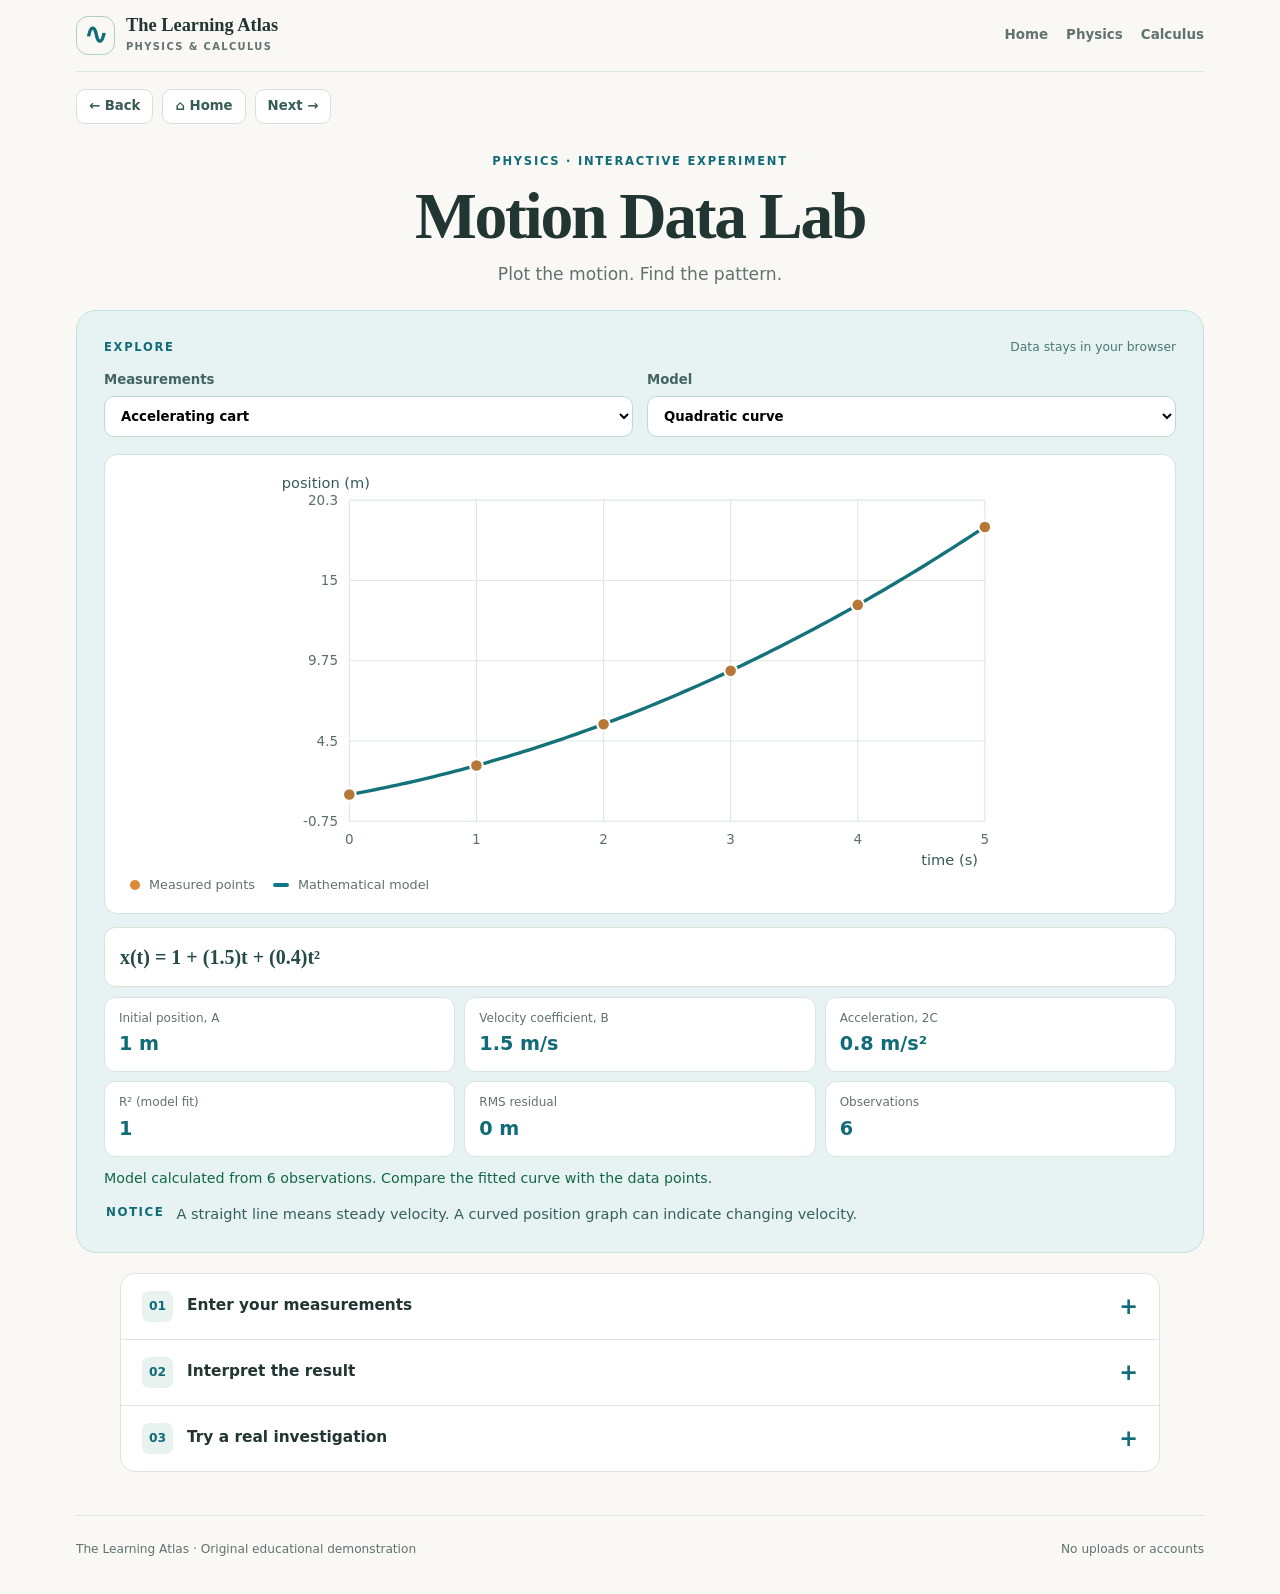
==== commit a68dd0f4: "Move residual diagnostic numbers into expanded interpretation panel" ====
--- a/lab/motion.html
+++ b/lab/motion.html
@@ -56,7 +56,7 @@
 <div class="lab-accordion-content">
 <p><strong>Residuals</strong> show measured position minus model prediction.</p>
 <div class="graph-card"><svg id="residual-chart" viewBox="0 0 660 195" role="img" aria-label="Residual errors plotted against observation times"></svg></div>
-<div id="interpretation" class="interpretation"></div>
+<div id="interpretation" class="interpretation"></div><div id="more-metrics" class="metric-grid" aria-label="Fit diagnostics"></div>
 <p class="subtext">A small error or a high R² does not prove that the physical assumptions are correct.</p>
 <div class="actions"><button type="button" id="download-csv" class="primary" disabled>Download CSV</button><button type="button" id="print-report" disabled>Print results</button></div>
 </div></details>
--- a/lab/motion.css
+++ b/lab/motion.css
@@ -1 +1,78 @@
-.lab-nav{display:flex}.lab-hero{max-width:850px;padding:24px 0 25px}.lab-hero h1{font-size:clamp(2.15rem,5vw,3.7rem)}.lab-hero>p{font-size:1.12rem;color:var(--muted);max-width:780px}.privacy-note{background:#eaf4ed;border:1px solid #cde2d5;border-radius:10px;padding:12px 17px;font-size:.9rem;line-height:1.6}.lab-step{background:var(--paper);border:1px solid var(--line);border-radius:17px;margin:20px 0;padding:clamp(19px,4vw,34px);scroll-margin-top:20px}.lab-step h2{margin:11px 0 16px}.lab-step h3{margin-top:25px}.lab-step p{max-width:790px}.prompts{display:grid;grid-template-columns:1fr 1fr;gap:14px}.prompts p{background:#f1f6f1;padding:15px;border-radius:10px;margin:0}.lab-controls{display:grid;grid-template-columns:1fr 1fr;gap:16px;margin:18px 0}.lab-controls label{display:grid;gap:7px;font-size:.9rem;font-weight:700}.lab-controls select{border:1px solid #b4c9be;background:white;border-radius:9px;padding:10px;width:100%;min-width:0}.table-scroll{max-width:100%;overflow:auto}.measurements{border-collapse:collapse;width:100%;min-width:430px;font-variant-numeric:tabular-nums}.measurements caption{text-align:left;font-size:.8rem;color:var(--muted);margin:6px 0 9px}.measurements th,.measurements td{padding:9px;border-bottom:1px solid var(--line);text-align:left}.measurements th{background:#f2f7f2;font-size:.82rem}.measurements input{width:100%;min-width:80px;border:1px solid #c1d3c7;background:#fffefa;border-radius:6px;padding:9px}.measurements .row-delete{padding:6px 10px}.paste-data{margin-top:18px}.paste-data summary{cursor:pointer;font-weight:700;color:var(--teal)}.paste-data label{display:block;margin-top:12px;font-size:.85rem}.paste-data textarea{width:100%;min-height:120px;resize:vertical;padding:12px;border:1px solid #b6cabe;border-radius:8px;margin:7px 0 11px;font:14px/1.6 ui-monospace,Consolas,monospace}.graph-card{background:#f7faf7;border:1px solid #dce8df;border-radius:13px;padding:15px;margin:12px 0}.graph-card svg{display:block;width:100%;height:auto;max-height:420px}.graph-card .legend{display:flex;gap:20px;align-items:center;flex-wrap:wrap;padding:2px 12px 0;color:var(--muted);font-size:.84rem}.legend-dot{display:inline-block;width:10px;height:10px;border-radius:50%;background:#b77739;margin-right:6px}.legend-line{display:inline-block;width:16px;height:4px;border-radius:4px;background:#14727a;margin-bottom:3px;margin-right:6px}.metric-grid{display:grid;grid-template-columns:repeat(3,minmax(0,1fr));gap:12px;margin:20px 0}.metric-box{padding:15px;background:#f1f7f2;border:1px solid #dae7dd;border-radius:11px}.metric-box small{display:block;font-size:.82rem;color:var(--muted)}.metric-box strong{font-variant-numeric:tabular-nums;display:block;font-size:1.2rem;margin-top:5px}.model-equation{font:700 clamp(1rem,2.7vw,1.36rem)/1.6 Georgia,Cambria,serif;background:#f7f4ec;padding:16px 17px;border-radius:12px;overflow-wrap:anywhere}.interpretation{background:#eef5f2;border-left:3px solid var(--teal);padding:14px 16px;border-radius:4px;margin:12px 0 16px}.interpretation p{margin:3px 0 11px}.subtext{color:var(--muted);font-size:.9rem}.feedback{margin-top:12px}.feedback.try{color:#94532b}.reflection ol{padding-left:23px}.reflection li{margin:10px 0}.lab-step button{min-height:42px}@media(max-width:760px){.lab-nav{display:flex;position:static;background:transparent;padding:0;border:0;box-shadow:none;flex-direction:row;gap:12px;margin:0}.lab-nav a{font-size:.85rem}.lab-hero{padding-top:12px}.lab-controls,.prompts,.metric-grid{grid-template-columns:1fr}.graph-card{padding:7px}.lab-step{padding:17px}.measurements th,.measurements td{padding:6px}.lab-step .actions button{flex:1}.model-equation{font-size:1.05rem}}@media(max-width:440px){.lab-nav a:nth-child(3){display:none}.lab-nav a{font-size:.79rem}.lab-hero h1{font-size:2rem}.brand-mark{width:34px;height:34px}.logo{font-size:1rem}.logo small{font-size:.48rem;letter-spacing:.12em}}@media print{.topbar,.lab-step:first-of-type,.lab-controls,.table-scroll,.paste-data,.actions,.privacy-note,.footer,.reflection{display:none!important}.lab-hero{padding:0}.lab-hero h1{font-size:26px}.lab-step{break-inside:avoid;border:0;padding:10px 0;margin:4px 0}.graph-card{break-inside:avoid}.shell{max-width:none;padding:0}@page{margin:15mm}}+.lab-nav{display:flex}
+.lab-hero{text-align:center;margin:6px auto 23px;max-width:680px}
+.lab-hero h1{margin:8px 0 7px;font-size:clamp(2.35rem,5.5vw,4.1rem)}
+.lab-hero p{color:var(--muted);font-size:1.07rem;margin:0}
+.lab-stage{background:#e7f3f2;border:1px solid #c5e0dc;border-radius:20px;padding:clamp(15px,2.8vw,27px)}
+.lab-stage-top{display:flex;align-items:center;justify-content:space-between;gap:12px}
+.privacy-mini{font-size:.77rem;color:#4b7970}
+.lab-controls{display:grid;grid-template-columns:1fr 1fr;gap:14px;margin:13px 0 17px}
+.lab-controls label{display:grid;gap:5px;font-size:.83rem;font-weight:750;color:#42655f}
+.lab-controls select{background:white;border:1px solid #bfd9d0;border-radius:10px;padding:11px 12px;min-width:0;width:100%}
+.graph-card{border:1px solid #d3e5df;border-radius:13px;padding:clamp(8px,2vw,17px);background:#fff}
+.graph-card svg{width:100%;height:auto;display:block;max-height:400px}
+.legend{display:flex;flex-wrap:wrap;align-items:center;gap:18px;padding:3px 8px 1px;font-size:.8rem;color:var(--muted)}
+.legend-dot,.legend-line{display:inline-block;vertical-align:middle;margin-right:5px}
+.legend-dot{width:10px;height:10px;border-radius:50%;background:#dc8a36}
+.legend-line{width:16px;height:4px;background:#0f7685;border-radius:5px}
+.model-equation{font:700 clamp(1rem,2.5vw,1.25rem)/1.4 Georgia,serif;background:#fff;border:1px solid #d6e4d9;border-radius:11px;padding:15px;margin-top:13px;overflow-wrap:anywhere;color:#244b48}
+.metric-grid{display:grid;grid-template-columns:repeat(3,minmax(0,1fr));gap:9px;margin:10px 0}
+.metric-box{border:1px solid #d8e6dd;background:#fff;padding:12px 14px;border-radius:11px;min-width:0}
+.metric-box small{display:block;color:var(--muted);font-size:.75rem;line-height:1.4}
+.metric-box strong{font:750 clamp(.95rem,2.5vw,1.2rem)/1.5 system-ui;color:var(--teal);display:block;font-variant-numeric:tabular-nums;overflow-wrap:anywhere;margin-top:4px}
+.lab-stage .feedback{margin:5px 0;min-height:0}
+.lab-notice{display:flex;align-items:start;gap:12px;margin:14px 2px 0}
+.lab-notice span{color:var(--teal);font-size:.74rem;letter-spacing:.13em;font-weight:800}
+.lab-notice p{font-size:.91rem;line-height:1.5;color:#365f58;margin:0}
+.lab-accordion{max-width:1040px;margin:20px auto 43px;background:white;border:1px solid var(--line);border-radius:15px;overflow:hidden}
+.lab-accordion>details{border-bottom:1px solid var(--line)}
+.lab-accordion>details:last-child{border:0}
+.lab-accordion>details>summary{display:flex;align-items:center;gap:14px;cursor:pointer;list-style:none;padding:17px 21px;font-weight:730;font-size:.96rem}
+.lab-accordion>details>summary::-webkit-details-marker{display:none}
+.lab-accordion>details>summary span:first-child{color:var(--teal);font-size:.77rem;border-radius:7px;background:#e8f3ef;width:31px;height:31px;display:grid;place-items:center;flex:none}
+.lab-accordion>details>summary .summary-caret{margin-left:auto;color:var(--teal);font-size:1.4rem;line-height:1}
+.lab-accordion>details[open]>summary{background:#f4faf8}
+.lab-accordion>details[open]>summary .summary-caret{transform:rotate(45deg)}
+.lab-accordion-content{padding:21px;border-top:1px solid var(--line)}
+.lab-accordion-content>p{margin-bottom:15px;max-width:800px}
+.table-scroll{max-width:100%;overflow:auto}
+.measurements{border-collapse:collapse;width:100%;min-width:435px;font-variant-numeric:tabular-nums}
+.measurements caption{text-align:left;font-size:.78rem;color:var(--muted);padding-bottom:9px}
+.measurements th,.measurements td{padding:8px;text-align:left;border-bottom:1px solid var(--line)}
+.measurements th{background:#f0f7f4;font-size:.79rem}
+.measurements input{width:100%;min-width:80px;padding:9px;border:1px solid #c2d8cb;border-radius:8px}
+.measurements .row-delete{padding:5px 11px;min-height:34px}
+.paste-data{margin-top:16px}
+.paste-data summary{cursor:pointer;font-size:.87rem;font-weight:700;color:var(--teal)}
+.paste-data label{display:block;font-size:.82rem;margin:12px 0 5px}
+.paste-data textarea{display:block;width:100%;border:1px solid #bfd1c5;border-radius:9px;padding:12px;resize:vertical;min-height:110px;margin:7px 0;font:14px/1.6 ui-monospace,monospace}
+.interpretation{border-left:3px solid var(--teal);background:#f2f8f5;padding:16px;border-radius:4px}
+.interpretation p:last-child{margin-bottom:0}
+.subtext{font-size:.85rem;color:var(--muted);margin:13px 0}
+.lab-accordion .actions{margin-top:13px}
+@media(max-width:760px){
+ .lab-nav{position:static;display:flex;flex-direction:row;gap:11px;border:0;padding:0;box-shadow:none;background:transparent}
+ .lab-nav a{font-size:.76rem}
+ .lab-nav a:nth-child(3){display:none}
+ .lab-hero{margin:5px auto 17px}
+ .lab-stage{border-radius:14px;padding:10px}
+ .lab-stage-top,.lab-notice{padding:5px}
+ .lab-controls{gap:9px}
+ .lab-controls label{font-size:.76rem}
+ .lab-controls select{font-size:.84rem;padding:9px 8px}
+ .metric-grid{grid-template-columns:repeat(2,minmax(0,1fr))}
+ .graph-card{padding:6px}
+ .lab-accordion-content{padding:13px}
+ .lab-accordion>details>summary{padding:13px 14px;gap:10px}
+ .measurements th,.measurements td{padding:6px}
+}
+@media(max-width:360px){.lab-nav a:nth-child(2){display:none}.lab-controls{grid-template-columns:1fr}.metric-grid{grid-template-columns:1fr}}
+@media print{
+ .topbar,.route-nav,.lab-accordion,.lab-controls,.privacy-mini,.footer{display:none!important}
+ .lab-stage{padding:0;border:0;background:#fff}
+ .lab-hero{text-align:left;margin:5px 0 15px}
+ .lab-hero h1{font-size:25px}
+ .graph-card{break-inside:avoid}
+ .metric-grid{grid-template-columns:repeat(3,1fr)}
+ .shell{max-width:none}
+ @page{margin:16mm}
+}
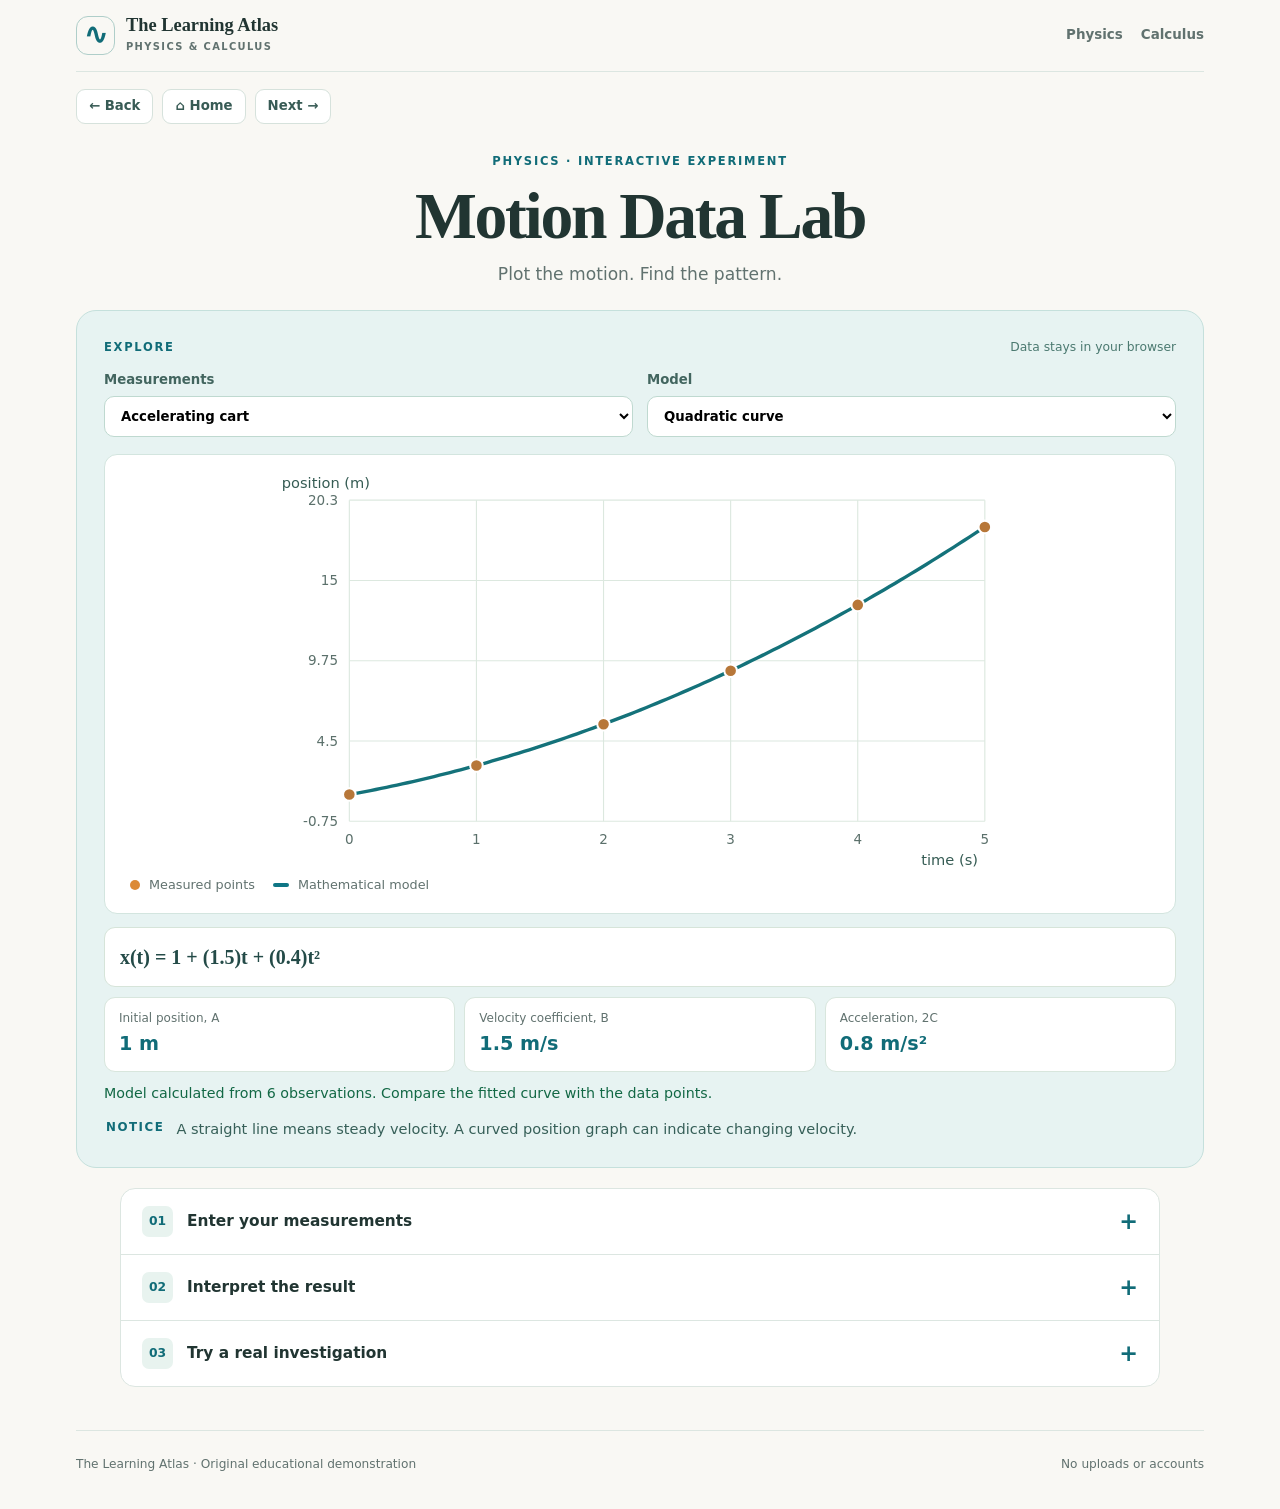
==== commit 91ca962b: "Align global navigation, build checks and docs with visual-first lesson standard" ====
--- a/lab/motion.html
+++ b/lab/motion.html
@@ -13,7 +13,7 @@
 <div class="shell">
 <header class="topbar">
 <a class="logo" href="../#home"><span class="brand-mark">∿</span><span>The Learning Atlas<small>PHYSICS &amp; CALCULUS</small></span></a>
-<nav class="nav lab-nav" aria-label="Main navigation"><a href="../#home">Home</a><a href="../#physics">Physics</a><a href="../#calculus">Calculus</a></nav>
+<nav class="nav lab-nav" aria-label="Main navigation"><a href="../#physics">Physics</a><a href="../#calculus">Calculus</a></nav>
 </header>
 <main id="lab-main">
 <nav class="route-nav" aria-label="Page navigation"><a href="../#physics">← Back</a><a href="../#home">⌂ Home</a><a href="../#lesson/motion-graphs">Next →</a></nav>
--- a/styles.css
+++ b/styles.css
@@ -108,6 +108,10 @@
 .interactive .metric small{display:block;color:var(--muted);font-size:.76rem}
 .interactive .metric strong{display:block;color:var(--teal);font-size:1.3rem;line-height:1.45;font-variant-numeric:tabular-nums}
 .interactive .note{font-size:.8rem;color:var(--muted);margin:12px 0 0}
+.visual-key{display:flex;align-items:center;flex-wrap:wrap;gap:8px 17px;margin-top:11px;padding:2px 3px;font-size:.78rem;font-weight:650;color:#456d67}
+.visual-key span{display:inline-flex;align-items:center;gap:6px}
+.key-dot{width:10px;height:10px;border-radius:50%;display:inline-block;background:var(--teal)}
+.key-dot.teal{background:#14727a}.key-dot.amber{background:#c08039}.key-dot.green{background:#56a68d}.key-dot.violet{background:#6578a5}.key-dot.navy{background:#324a6c}
 .notice-line{display:flex;align-items:flex-start;gap:12px;margin-top:14px}
 .notice-line span{color:#075d68;font-weight:840;font-size:.78rem;text-transform:uppercase;letter-spacing:.09em}
 .notice-line p{font-size:.92rem;line-height:1.55;color:#325e5a;margin:0;flex:1}
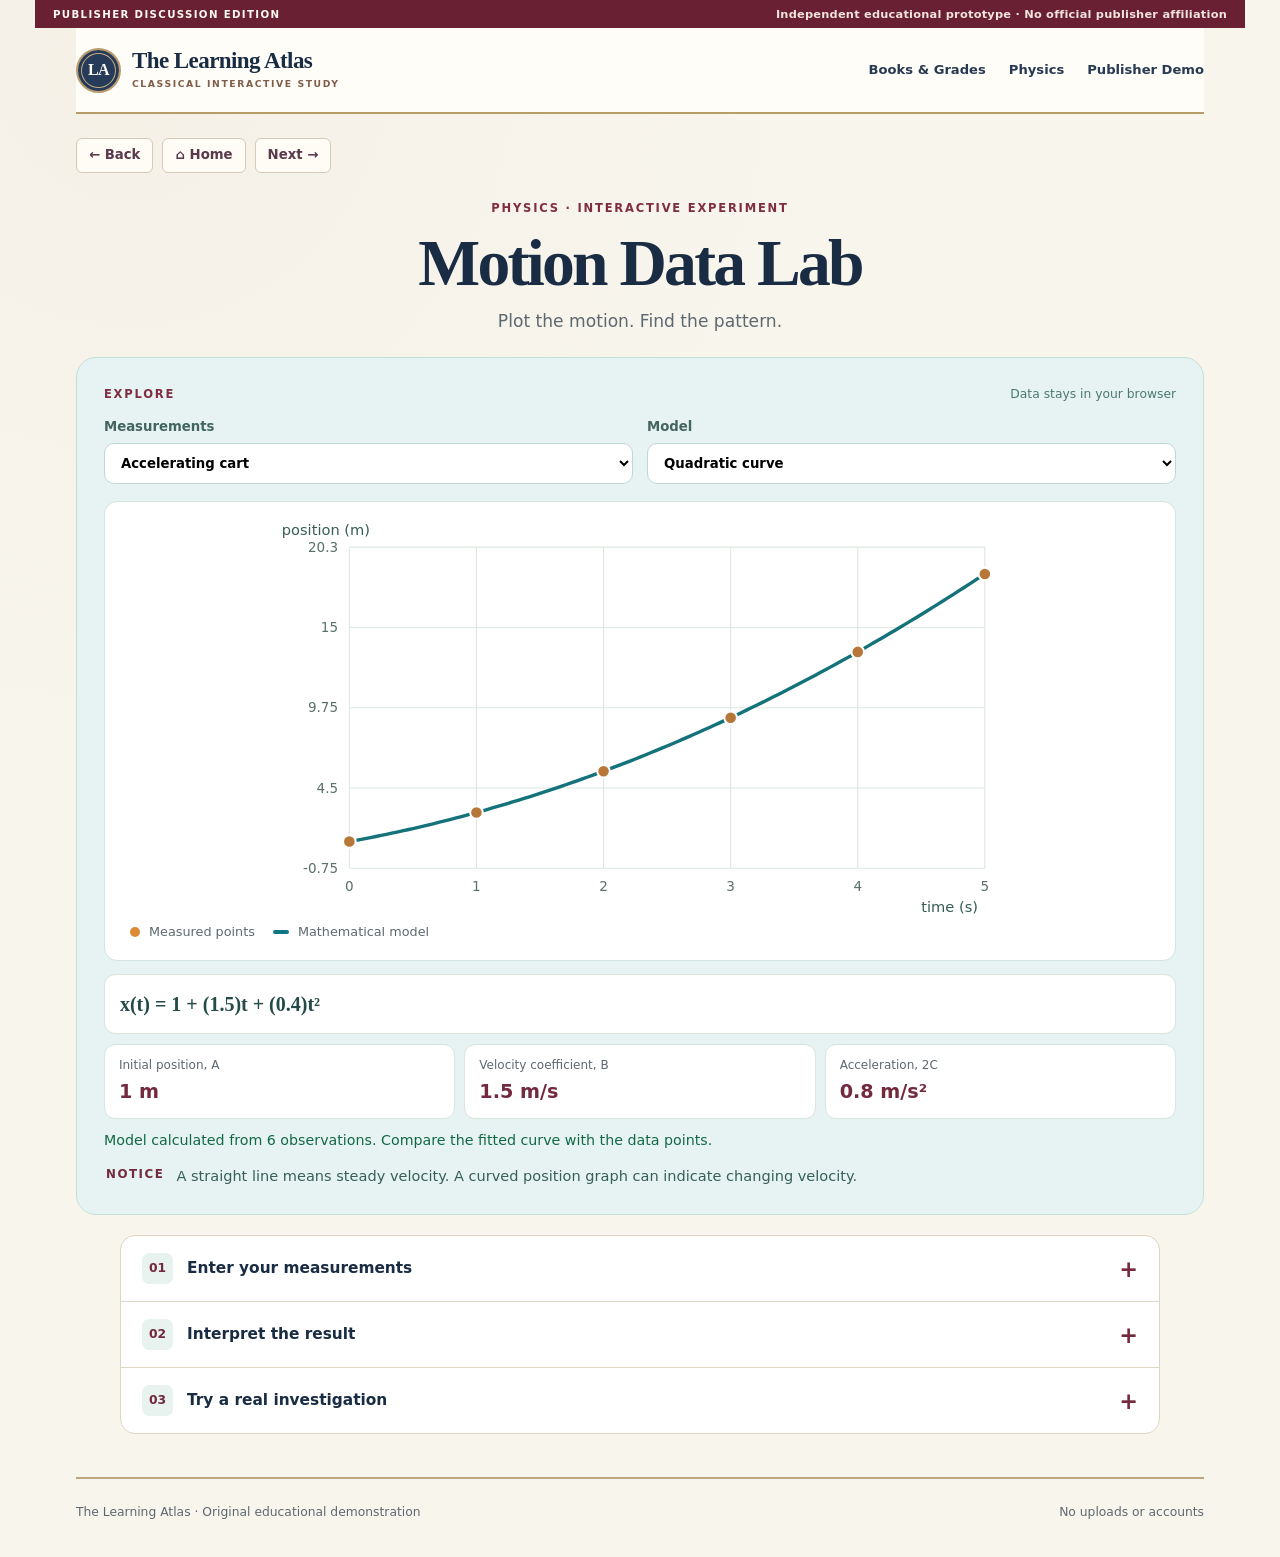
==== commit 746c6283: "Bring Motion Data Laboratory header and independent publisher discussion notice in line with new des" ====
--- a/lab/motion.html
+++ b/lab/motion.html
@@ -2,7 +2,7 @@
 <html lang="en">
 <head>
 <meta charset="utf-8"><meta name="viewport" content="width=device-width,initial-scale=1,viewport-fit=cover">
-<meta name="theme-color" content="#f9f8f4">
+<meta name="theme-color" content="#f8f5ed">
 <meta name="description" content="Explore measured motion through a clear graph and simple regression models.">
 <title>Motion Data Lab · The Learning Atlas</title>
 <link rel="stylesheet" href="../styles.css"><link rel="stylesheet" href="motion.css">
@@ -11,9 +11,10 @@
 <body>
 <a class="skip" href="#lab-main">Skip to the laboratory</a>
 <div class="shell">
+<div class="edition-strip"><span>PUBLISHER DISCUSSION EDITION</span><span>Independent educational prototype · No official publisher affiliation</span></div>
 <header class="topbar">
-<a class="logo" href="../#home"><span class="brand-mark">∿</span><span>The Learning Atlas<small>PHYSICS &amp; CALCULUS</small></span></a>
-<nav class="nav lab-nav" aria-label="Main navigation"><a href="../#physics">Physics</a><a href="../#calculus">Calculus</a></nav>
+<a class="logo" href="../#home"><span class="brand-mark" aria-hidden="true">LA</span><span>The Learning Atlas<small>CLASSICAL INTERACTIVE STUDY</small></span></a>
+<nav class="nav lab-nav" aria-label="Main navigation"><a href="../#books">Books &amp; Grades</a><a href="../#physics">Physics</a><a href="../#showcase">Publisher Demo</a></nav>
 </header>
 <main id="lab-main">
 <nav class="route-nav" aria-label="Page navigation"><a href="../#physics">← Back</a><a href="../#home">⌂ Home</a><a href="../#lesson/motion-graphs">Next →</a></nav>
--- a/styles.css
+++ b/styles.css
@@ -196,3 +196,236 @@
  .topic-state{max-width:60px;white-space:normal}
 }
 @media(prefers-reduced-motion:reduce){*,*::before,*::after{scroll-behavior:auto!important;transition:none!important}}
+
+/* Curriculum roadmap: planning pages stay separate from the focused lessons. */
+.outline-link{margin:20px 0 2px}
+.outline-link a{display:inline-flex;gap:6px;align-items:center;text-decoration:none;font-size:.92rem;font-weight:750;color:var(--teal)}
+.outline-link a span{font-size:.79rem;font-weight:500;color:var(--muted)}
+.roadmap-units{display:grid;gap:11px;margin:25px 0 25px}
+.roadmap-unit{border:1px solid var(--line);border-radius:13px;background:#fff;overflow:hidden}
+.roadmap-unit>summary{display:flex;align-items:center;justify-content:space-between;gap:15px;cursor:pointer;padding:18px 20px;font-weight:780;list-style:none;color:var(--ink)}
+.roadmap-unit>summary::-webkit-details-marker{display:none}
+.roadmap-unit[open]>summary{background:#f0f7f5;border-bottom:1px solid var(--line)}
+.roadmap-unit>summary small{font-size:.79rem;color:var(--muted);font-weight:600;white-space:nowrap}
+.roadmap-topic{display:flex;align-items:center;gap:12px;padding:13px 18px;border-bottom:1px solid #edf1ee}
+.roadmap-topic:last-child{border-bottom:0}
+.roadmap-topic>span:first-child{color:var(--teal);font-size:1.05rem;font-weight:700;width:20px;flex:none}
+.roadmap-topic.planned>span:first-child{color:#a2b3aa}
+.roadmap-topic-name{flex:1;min-width:0;font-weight:720;line-height:1.32}
+.roadmap-topic-name a{text-decoration:none;color:var(--teal)}
+.roadmap-topic-name a:hover{text-decoration:underline}
+.roadmap-topic-name small{display:block;margin-top:3px;font-weight:400;font-size:.81rem;line-height:1.45;color:var(--muted)}
+.roadmap-status{font-size:.73rem;font-weight:780;color:var(--teal)}
+.roadmap-topic.planned .roadmap-status{color:#829189}
+.map-footnote{font-size:.83rem;color:var(--muted);max-width:780px;margin:8px 0 48px}
+@media(max-width:760px){.roadmap-unit>summary{padding:14px}.roadmap-topic{padding:12px;gap:9px}.roadmap-topic-name small{font-size:.76rem}.outline-link a{flex-wrap:wrap}}
+
+/* Four-minute challenge pages remain secondary to a chapter's primary concept. */
+.mini-links{display:flex;gap:10px;align-items:center;flex-wrap:wrap;margin-top:17px;padding:12px 17px;background:#f5f9f6;border:1px solid #dbe9df;border-radius:12px}
+.mini-links>span{color:#527569;font-size:.75rem;font-weight:830;text-transform:uppercase;letter-spacing:.07em}
+.mini-links a{font-size:.85rem;font-weight:740;text-decoration:none;background:white;border:1px solid #cce2d5;border-radius:8px;padding:7px 10px}
+.mini-explain{margin-top:16px}
+.mini-explain details{padding:16px 20px}
+.mini-explain summary{cursor:pointer;font-weight:700;color:var(--teal)}
+.mini-explain p{padding-top:10px;color:#3c5d56}
+.mini-question{border:1px solid var(--line);border-radius:15px;background:#fff;margin-top:16px;max-width:1040px}
+.mini-question h2{margin-bottom:10px}
+.mini-question #micro-feedback{margin-top:12px}
+@media(max-width:760px){.mini-links{align-items:flex-start;flex-direction:column;padding:13px}.mini-links a{width:100%}.mini-question{padding:18px}}
+
+/* Companion study sheets, accumulated worked steps, guided reasoning and formula library */
+.definition-first{font-size:1.12rem!important;font-weight:600;line-height:1.65!important}
+.concept-context{font-size:.95rem;color:var(--muted);line-height:1.65}
+.topic-readmore a{text-decoration:none;font-weight:730;font-size:.88rem}
+.worked-steps{list-style:none;counter-reset:working;display:grid;gap:10px;padding:0;margin:16px 0 20px}
+.worked-step{counter-increment:working;position:relative;background:#fff;border:1px solid #d5e4dd;border-left:3px solid #14727a;border-radius:9px;padding:15px 16px 15px 47px;line-height:1.63;white-space:normal;min-height:50px}
+.worked-step:before{content:counter(working);position:absolute;top:12px;left:13px;display:grid;place-items:center;background:#e3f2ee;color:#1b7064;width:25px;height:25px;border-radius:999px;font-size:.74rem;font-weight:850}
+.worked-step:focus{outline:2px solid #e4b061;outline-offset:2px}
+.example .step-counter{margin:4px 0 10px}
+.example .worked-steps{margin:10px 0 17px}
+.study-sheet,.equation-chapter,.guided-work{max-width:860px;margin:0 auto 55px}
+.study-section{background:#fff;border:1px solid var(--line);border-radius:15px;padding:clamp(20px,3vw,31px);margin-bottom:15px}
+.study-section h2{margin:7px 0 16px}
+.study-definition{font-family:Georgia,Cambria,serif;font-size:clamp(1.15rem,2.25vw,1.4rem);line-height:1.6;max-width:710px}
+.study-section .worked-steps{margin:12px 0 0}
+.study-section form{margin:16px 0}
+.study-section form label,.guided-card form label{display:block;font-weight:700;font-size:.87rem;margin-bottom:8px;color:#385b55}
+.study-section .answer-row input,.guided-card .answer-row input{border:1px solid #c1d8cb;border-radius:9px;padding:10px 12px;flex:1;min-width:115px}
+.study-hints{margin:10px 0 0;padding-left:24px;color:#6d5229;font-size:.91rem;line-height:1.55}
+.study-hints li{margin:7px 0}
+.companion-links{display:grid;grid-template-columns:repeat(3,minmax(0,1fr));gap:11px;margin:25px 0 15px}
+.companion-links a{background:#fff;border:1px solid #cbe1d8;border-radius:12px;text-decoration:none;padding:16px 17px;color:var(--teal)}
+.companion-links a:hover{border-color:#70aeb0;background:#f1faf6}
+.companion-links strong{display:block;font-size:.93rem}
+.companion-links small{display:block;color:var(--muted);line-height:1.48;font-size:.78rem;margin-top:5px}
+.optional-preview{margin:18px 0 6px;padding:14px 17px;border-left:3px solid #d69a55;background:#faf5eb;color:#775832;border-radius:5px;font-size:.86rem;max-width:690px}
+.optional-preview a{font-weight:730;color:#895d27}
+.guided-work .level-navigation{display:flex;gap:9px;flex-wrap:wrap;margin:5px 0 15px}
+.level-button{flex:1;min-width:120px;max-width:230px;background:#fff;font-size:.9rem}
+.level-button.selected,.level-button[aria-current=step]{background:#e3f3ee;border-color:#79bbb0;color:#116b68}
+.guided-card{background:white;border:1px solid #d1e2db;border-radius:15px;padding:clamp(20px,3vw,33px)}
+.guided-card h2{margin:8px 0 17px}
+.guided-prompt{font-size:1.11rem;line-height:1.72}
+.guided-card form{margin:16px 0}
+.guided-thinking{border-top:1px solid #e6eee9;margin-top:21px;padding-top:18px}
+.guided-thinking .worked-steps:empty{display:none}
+.guided-thinking .worked-steps{margin-bottom:12px}
+.problem-switch{border-top:1px solid var(--line);margin-top:21px;padding-top:17px;justify-content:space-between}
+.equation-book{display:grid;grid-template-columns:repeat(2,minmax(0,1fr));gap:10px;margin:0 0 55px}
+.equation-index-link{display:flex;align-items:center;gap:12px;background:white;border:1px solid var(--line);border-radius:11px;text-decoration:none;color:var(--ink);padding:14px}
+.equation-index-link:hover{background:#f1faf6;border-color:#81bbab}
+.equation-index-link>span:nth-child(2){flex:1}
+.equation-index-link strong{font-size:.91rem;display:block;line-height:1.34}
+.equation-index-link small{display:block;font-size:.75rem;color:var(--muted);margin-top:4px}
+.chapter-index{border-radius:9px;display:grid;place-items:center;background:#eaf5f1;color:var(--teal);font-weight:790;width:40px;height:40px;flex:none}
+.formula-entry{background:#fff;border:1px solid var(--line);border-radius:12px;padding:18px 23px;margin:10px 0}
+.formula-label{text-transform:uppercase;font-size:.72rem;letter-spacing:.09em;font-weight:820;color:#467c72}
+.formula-expression{font-family:Georgia,Cambria,serif;font-size:clamp(1.2rem,2.8vw,1.55rem);line-height:1.6;color:#1d5157;overflow-wrap:anywhere;margin:8px 0}
+.formula-entry p{font-size:.88rem;color:var(--muted);margin:0}
+.equation-caution{font-size:.92rem;color:#6a5231;border-left:3px solid #cda16a;background:#fbf6ea;padding:12px 16px;margin-bottom:22px}
+.chapter-topic-links{padding:20px 0}
+.chapter-topic-links h2{font-size:1.26rem;margin-bottom:15px}
+.chapter-topic-links a{display:block;margin:8px 0;text-decoration:none;font-size:.91rem;font-weight:700}
+@media(max-width:760px){
+ .companion-links{grid-template-columns:1fr;margin-top:19px;gap:9px}
+ .companion-links a{padding:13px 15px}
+ .equation-book{grid-template-columns:1fr}
+ .formula-entry{padding:15px}
+ .worked-step{padding:13px 13px 13px 43px}
+ .guided-work .level-button{min-width:0;max-width:none;padding:10px 8px;font-size:.81rem}
+}
+@media print{
+ .route-nav,.companion-links,.lesson-end,.level-navigation,.guided-thinking .step-nav,.study-sheet button,.guided-card form,.study-sheet form{display:none!important}
+ .study-section,.formula-entry{break-inside:avoid}
+}
+
+
+/* Publisher discussion: classical-inspired visual identity, entirely original (no borrowed trademarks/art). */
+:root{--ink:#192c43;--muted:#5e6871;--teal:#742a3e;--teal-dark:#581b2e;--blue:#2f587d;--amber:#b6843d;--green:#278c78;--paper:#fffdf8;--page:#f8f5ed;--line:#ded5c6;--pale:#f2eee5}
+body{background:var(--page);background-image:radial-gradient(circle at 10% 4%,#d5c9af1b,transparent 35%)}
+h1,h2,h3{font-family:Georgia,Cambria,"Times New Roman",serif;letter-spacing:-.025em}
+h1{letter-spacing:-.042em}
+a{color:#762940}
+a:hover{color:#54182e}
+.edition-strip{background:#6a2033;color:#fff9ef;display:flex;align-items:center;justify-content:space-between;gap:12px;padding:7px 18px;margin:0 calc(-1 * clamp(16px,3.2vw,42px));font:550 .71rem/1.25 system-ui;letter-spacing:.02em}
+.edition-strip span:first-child{font-weight:830;letter-spacing:.13em;font-size:.64rem}
+.edition-strip span:last-child{opacity:.9;text-align:right}
+.topbar{min-height:86px;border-bottom:2px solid #b89b65;background:#fffdf8;position:relative}
+.logo{font-size:1.44rem;letter-spacing:-.025em}
+.logo small{color:#805d4a;letter-spacing:.17em;font-size:.58rem}
+.brand-mark{font:740 1.0rem Georgia,serif;border:2px solid #b99d6f;border-radius:50%;color:#fdfaf2;background:#263a59;width:45px;height:45px;box-shadow:inset 0 0 0 3px #263a59,inset 0 0 0 4px #c4ac7c}
+.nav{gap:clamp(12px,1.8vw,25px)}
+.nav a{color:#283a53;font-weight:700;font-size:.82rem}
+.nav a:hover,.nav a[aria-current="page"]{color:#8b273e}
+.eyebrow,.visual-label{color:#7f2d42;letter-spacing:.155em}
+.btn,.route-nav a,button,.search{border-radius:6px}
+.btn.primary,button.primary,.primary,.lesson-end .next-link{background:#7e2b40;border-color:#7e2b40}
+.btn.primary:hover,button.primary:hover{background:#621d30;border-color:#621d30}
+.route-nav{margin-top:17px;min-height:49px}
+.route-nav a{border:1px solid #d6c9b7;background:#fffcf6;color:#59394a}
+.route-nav a:hover{background:#f1e8dc;border-color:#b49975}
+.route-current{font-family:Georgia,serif;color:#686a6b}
+.home-hero.publisher-hero{background:linear-gradient(140deg,#fffcf4,#f5efe1);border:1px solid #e2d4b9;border-top:4px solid #9f7f4e;margin:27px 0 28px;padding:clamp(27px,5vw,64px) 22px;border-radius:3px;box-shadow:0 9px 29px #34414f09}
+.publisher-hero h1{font-size:clamp(2.8rem,6vw,5.3rem);color:#243651;margin:13px auto 18px;line-height:1.07}
+.publisher-hero h1 em{color:#812d42;font-weight:normal}
+.publisher-hero>p{max-width:690px;font-size:clamp(1.05rem,1.8vw,1.2rem);line-height:1.65}
+.publisher-hero .showcase-actions{justify-content:center}
+.showcase-actions{display:flex;gap:11px;align-items:center;flex-wrap:wrap}
+.home-proof{margin-top:26px;color:#776c59;font-size:.76rem;letter-spacing:.04em}
+.home-proof span{margin:0 9px;color:#ad864e}
+.home-feature{background:#f2ecdf;border:1px solid #dfd1b9;border-radius:4px}
+.home-feature-art{background:#fff}
+.home-feature-copy{background:#f7f3ea}
+.home-feature-copy h2{color:#213957}
+.subject-choices{max-width:none;margin:0 0 22px}
+.subject-tile{background:#fffdf7;border:1px solid #ded3bf;border-radius:5px;box-shadow:0 4px 14px #27374609}
+.subject-tile.calculus{background:#fffaf0;border-color:#dfceb4}
+.subject-tile:hover{background:#faf2e7;border-color:#a88a5d}
+.subject-glyph{font-family:Georgia,serif;color:#7d2a40}
+.subject-tile.calculus .subject-glyph{color:#a97c37}
+.lab-strip{border-radius:5px;border-color:#ddd1bf}
+.lab-strip a{color:#7b2d42}
+.independence-note{font-size:.78rem;color:#70716c;line-height:1.65;margin:16px 0 0}
+.home-section-heading{margin:26px 0 15px}
+.focus-head h1,.catalog-head h1{color:#21344f}
+.visual-stage{background:#f6f0e6;border:1px solid #ddd0ba;border-top:3px solid #ae8b55;border-radius:10px;box-shadow:0 12px 35px #28374a0b}
+.interactive{border-radius:8px;border-color:#dedbd1}
+.interactive .metric{border-color:#d7e1dc;background:#f2f7f5}
+.interactive .metric strong{color:#2d6170}
+.visual-intro p,.notice-line p{color:#445c5e}
+.notice-line span{color:#7a3043}
+.learn-area{border-color:#dbd2c4;border-radius:7px}
+.lesson-tabs{background:#f5f0e7}
+.lesson-tabs button[aria-selected="true"]{border-bottom-color:#7d2a41;color:#7d2a41}
+.lesson-tabs button:hover{background:#f1e5db}
+.study-section,.guided-card,.roadmap-unit,.equation-index-link,.formula-entry{border-radius:6px;border-color:#ddd2c1}
+.topic-list{border-radius:6px}
+.topic-row:hover,.equation-index-link:hover{background:#f9f2e8}
+.topic-num,.chapter-index{border-radius:4px;background:#f0e8d9;color:#773249}
+.companion-links a,.book-tile{border-radius:6px}
+.footer{font-size:.77rem;border-top:2px solid #bda77f;align-items:center}
+.footer div{display:flex;gap:15px;flex-wrap:wrap}
+.footer a{text-decoration:none;color:#762f42}
+.books-intro{padding:18px 0 25px;max-width:890px}
+.books-intro h1{margin:11px 0 15px;font-size:clamp(2.6rem,5vw,4.15rem);color:#213954}
+.books-intro>p{font-size:1.12rem;line-height:1.7;color:var(--muted);max-width:780px}
+.books-note,.mapping-explainer{border-left:3px solid #aa8651;background:#f3ede2;color:#655d52;padding:12px 17px;font-size:.86rem;line-height:1.62;margin:22px 0;border-radius:0 5px 5px 0}
+.grade-choices{display:flex;gap:11px;margin:10px 0 35px;flex-wrap:wrap}
+.grade-choices a{display:grid;gap:0;text-decoration:none;text-align:center;min-width:94px;background:#fffdf7;border:1px solid #d7c9b2;border-bottom:3px solid #ba9461;padding:10px 18px;border-radius:4px;color:#293850}
+.grade-choices a span{font-size:.67rem;text-transform:uppercase;letter-spacing:.1em}
+.grade-choices a strong{font:740 1.6rem Georgia,serif}
+.grade-choices a[aria-current="page"],.grade-choices a:hover{background:#f1e7db;border-color:#94734e}
+.section-heading{display:flex;align-items:end;justify-content:space-between;gap:16px;margin:24px 0 16px}
+.section-heading h2{margin:5px 0;color:#263c58}
+.section-support{font-size:.77rem;color:var(--muted);max-width:250px;text-align:right}
+.book-grid{display:grid;grid-template-columns:repeat(2,minmax(0,1fr));gap:13px;margin-bottom:35px}
+.book-tile{min-width:0;display:flex;gap:17px;align-items:center;padding:17px;text-decoration:none;color:var(--ink);background:#fffdfa;border:1px solid #ddd3c2;box-shadow:0 4px 17px #30374f09}
+.book-tile:hover{border-color:#b18a55;background:#fdf8ee;transform:translateY(-1px)}
+.book-spine{display:grid;place-items:center;align-self:stretch;min-height:123px;width:80px;flex:none;background:linear-gradient(90deg,#213b5f 0 15%,#385276 15% 100%);color:#d9bd84;border:2px double #bca375;box-shadow:inset 0 0 0 5px #2a456a}
+.book-spine span{font:italic 2.05rem Georgia,serif}
+.book-tile:nth-child(even) .book-spine{background:linear-gradient(90deg,#631f32 0 15%,#7d2c42 15% 100%);box-shadow:inset 0 0 0 5px #6b2438}
+.book-tile-body{min-width:0;flex:1}
+.book-tile-body strong{display:block;font:700 1.18rem/1.25 Georgia,serif;color:#253853;margin:7px 0}
+.book-tile-body small{display:block;color:#697078;font-size:.79rem;line-height:1.5}
+.book-tile-body em{display:block;color:#7a3349;font-size:.75rem;margin-top:11px;font-weight:650;font-style:normal}
+.book-tile-arrow{font-size:1.15rem;color:#966c42}
+.book-detail-head{padding:18px 0 18px;max-width:900px}
+.book-detail-head h1{margin:8px 0 13px;font-size:clamp(2.5rem,5vw,4rem)}
+.book-detail-head p{line-height:1.72;color:var(--muted);font-size:1.02rem}
+.book-detail-head .book-imprint{font:italic 1rem Georgia,serif;color:#865137}
+.book-cta{display:flex;gap:9px;align-items:center;flex-wrap:wrap;margin-top:21px}
+.grade-link{font-size:.79rem;padding:8px 12px;border:1px solid #d8c7ad;text-decoration:none;border-radius:5px;background:#f9f0e2}
+.external-catalog{margin-left:5px}
+.mapping-explainer strong{color:#6d243a}
+.mapping-explainer p{margin:5px 0 0}
+.book-match-list{display:grid;gap:10px;margin:0 0 35px}
+.book-match{display:flex;align-items:start;gap:18px;background:#fffdf9;border:1px solid #dbd3c7;border-radius:5px;padding:17px 19px}
+.lesson-ordinal{font-size:.69rem;letter-spacing:.06em;color:#7a3349;text-transform:uppercase;background:#f3eae3;padding:5px 8px;border-radius:3px}
+.book-match h3{margin:0 0 7px;font-size:1.19rem}
+.book-match p{color:var(--muted);font-size:.9rem;margin:0 0 12px}
+.inline-learning-links{display:flex;flex-wrap:wrap;gap:10px 19px;font-size:.82rem;font-weight:720}
+.inline-learning-links a{text-decoration:none}
+.backline{display:flex;gap:17px;flex-wrap:wrap;margin:26px 0 45px;font-weight:730;font-size:.87rem}
+.publisher-note{border:1px solid #ded1b9;border-top:3px solid #b29a6c;background:#fbf7ef;padding:25px 28px;margin:28px 0 45px;border-radius:4px}
+.publisher-note h2{margin:8px 0 15px}
+.publisher-note p{max-width:850px;color:var(--muted);line-height:1.7}
+.publisher-note a,.showcase-step a{font-size:.88rem;font-weight:750;text-decoration:none}
+.showcase-columns{display:grid;grid-template-columns:repeat(2,minmax(0,1fr));gap:14px;margin:30px 0}
+.showcase-step{border:1px solid #dbcfba;background:#fffdf8;padding:25px;border-radius:4px}
+.showcase-step .step-no{display:block;font:700 2rem Georgia,serif;color:#ac8650;margin-bottom:13px}
+.showcase-step h2{font-size:1.52rem;margin-bottom:12px}
+.showcase-step p{color:var(--muted);font-size:.94rem;line-height:1.7}
+@media(max-width:820px){.edition-strip{font-size:.67rem}.nav{gap:10px}.nav a{font-size:.75rem}}
+@media(max-width:760px){.edition-strip{display:block;text-align:center;padding:8px 10px}.edition-strip span{display:block}.edition-strip span:last-child{text-align:center;margin-top:3px;font-size:.62rem}
+ .topbar{min-height:73px}.nav{top:73px;border:1px solid #d9c7ad;background:#fffcf7;box-shadow:0 12px 22px #23344d18;flex-direction:column;align-items:stretch}
+ .nav a{font-size:.91rem;padding:8px 4px}
+ .publisher-hero{margin-top:14px!important}.publisher-hero h1{font-size:clamp(2.35rem,10vw,4rem)}
+ .showcase-actions{justify-content:center}.showcase-actions .btn{width:100%}
+ .home-proof{line-height:1.9}.home-proof span{margin:0 3px}
+ .section-heading{align-items:start;flex-direction:column;gap:6px}.section-support{text-align:left}
+ .book-grid,.showcase-columns{grid-template-columns:1fr}.book-tile{gap:13px;padding:13px}.book-spine{width:67px;min-height:113px}
+ .grade-choices{gap:7px}.grade-choices a{flex:1;min-width:60px;padding:9px 8px}
+ .book-match{display:block}.lesson-ordinal{display:inline-block;margin-bottom:11px}
+ .publisher-note{padding:19px}
+}
+@media(prefers-reduced-motion:reduce){*,*:before,*:after{scroll-behavior:auto!important;transition:none!important;animation:none!important}.book-tile:hover{transform:none}}
